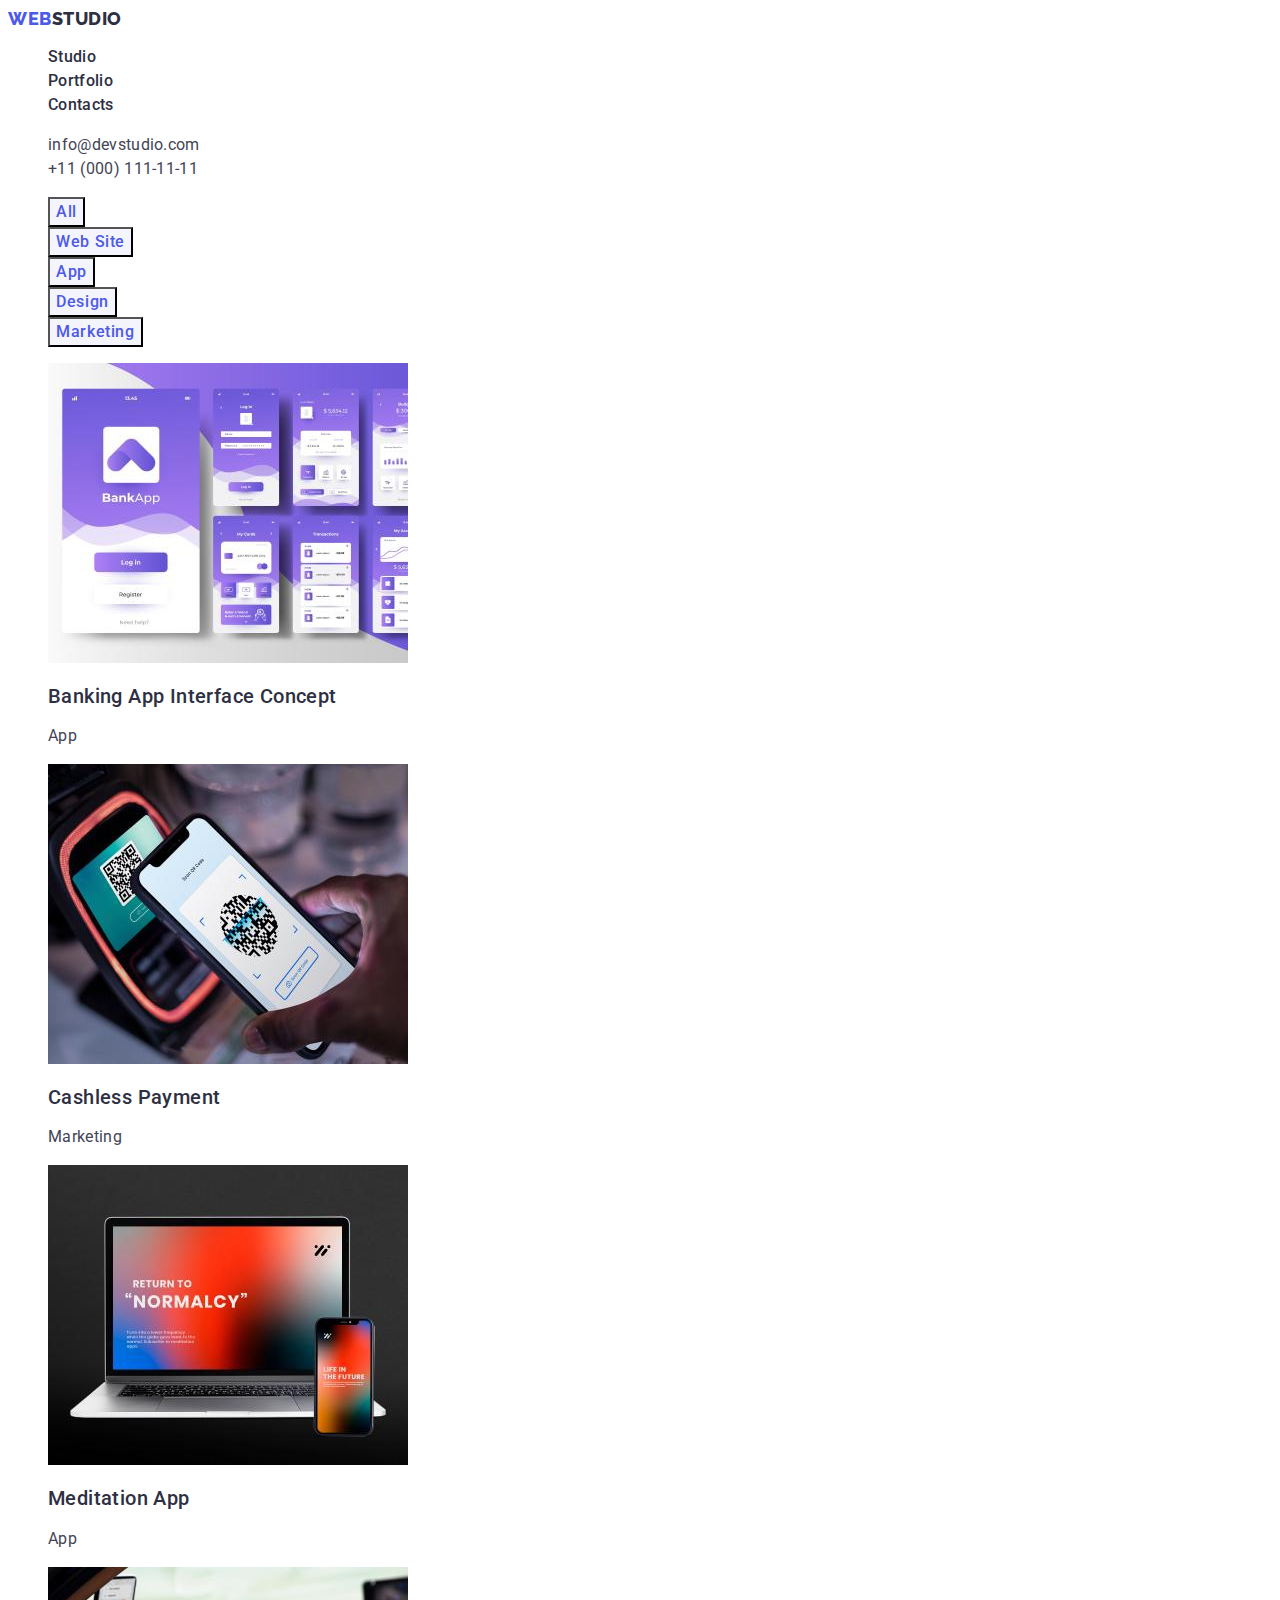
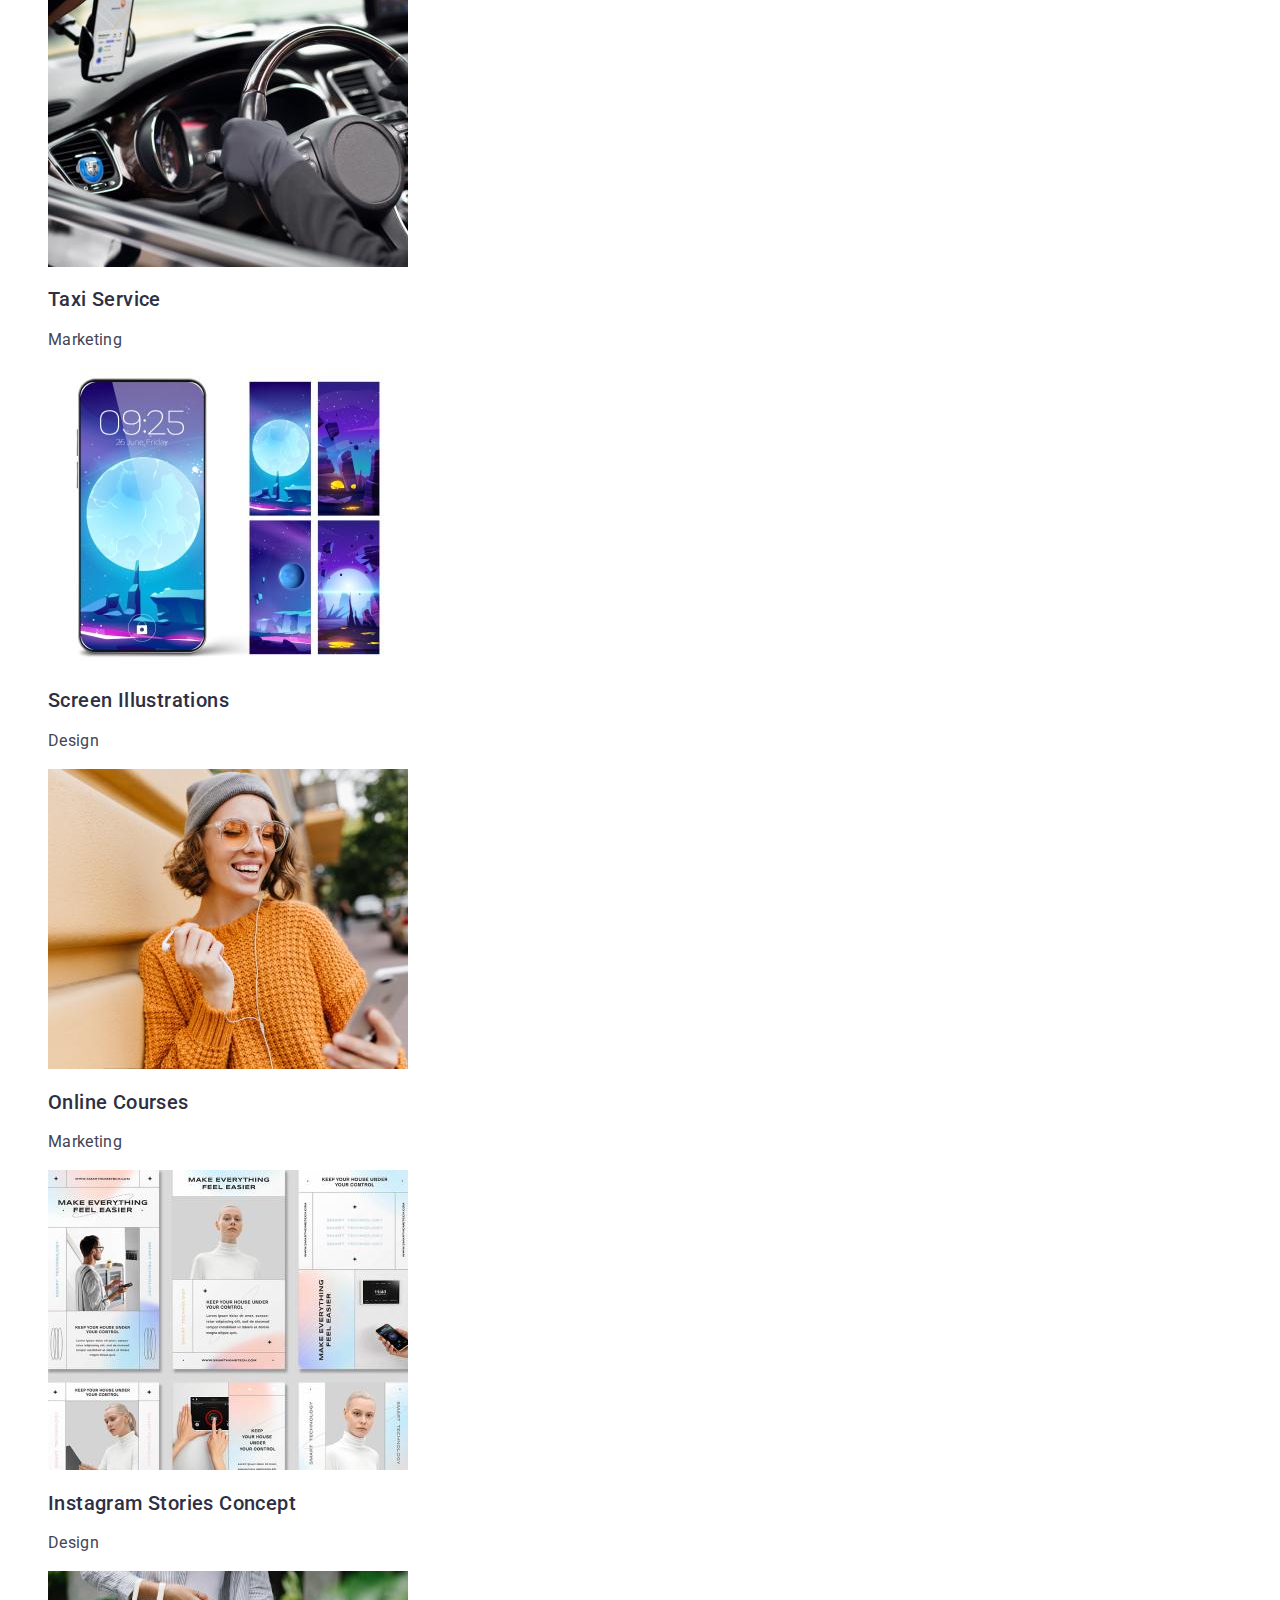
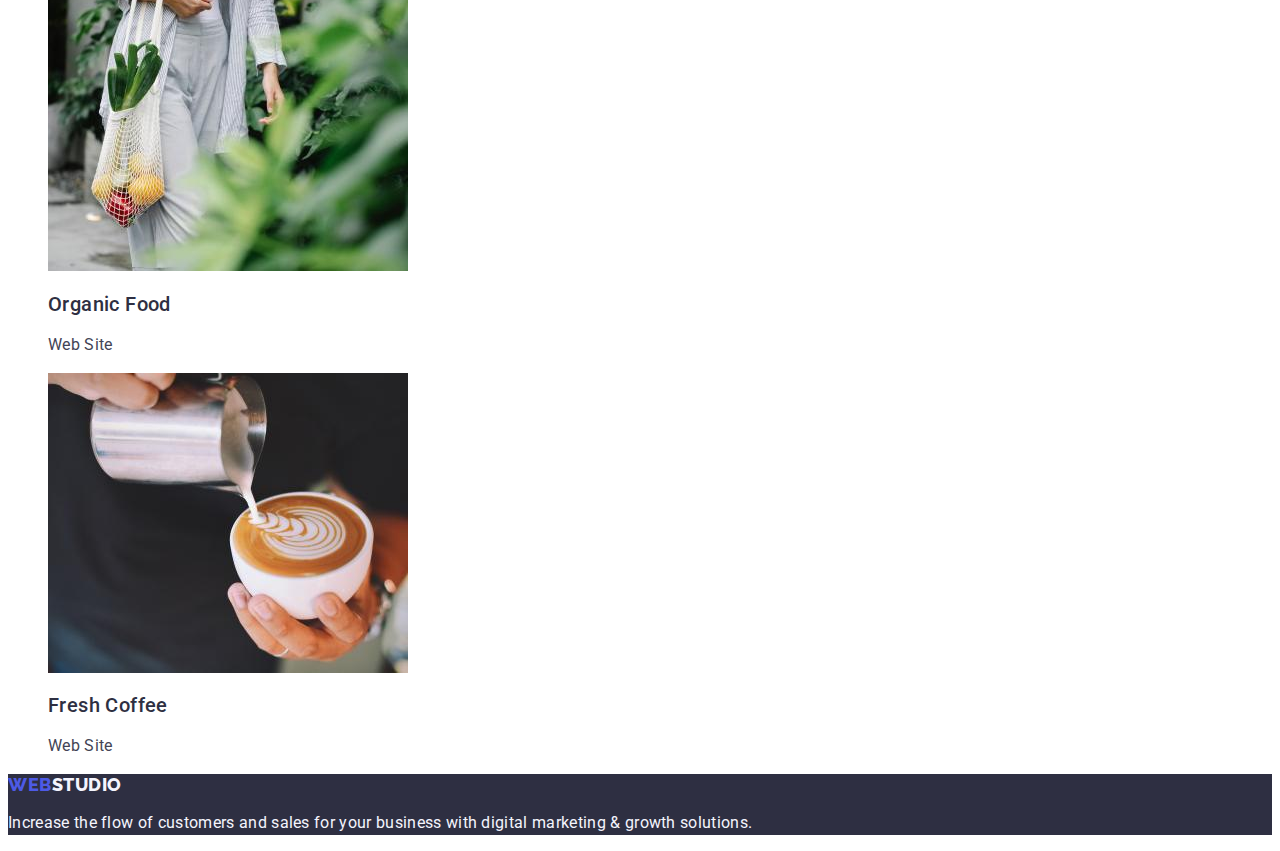
==== portfolio.html @ 3ba1e156 "comit1" ====
<!DOCTYPE html>
<html lang="en">
  <head>
    <meta charset="UTF-8" />
    <meta http-equiv="X-UA-Compatible" content="IE=edge" />
    <meta name="viewport" content="width=device-width, initial-scale=1.0" />
    <link rel="preconnect" href="https://fonts.googleapis.com" />
    <link rel="preconnect" href="https://fonts.gstatic.com" crossorigin />
    <link
      href="https://fonts.googleapis.com/css2?family=Raleway:wght@800&family=Roboto:wght@400;500;700&display=swap"
      rel="stylesheet"
    />
    <title>Document</title>
    <link rel="stylesheet" href="./css/styles.css" />
  </head>
  <body>
    <header class="header">
      <nav class="header-navigation">
        <a href="./index.html" class="header-logo link"
          >Web<span class="header-logo">Studio</span></a
        >
        <ul class="header-menu list">
          <li class="header-menu-item">
            <a class="header-menu-link link" href="./index.html">Studio</a>
          </li>
          <li class="header-menu-item">
            <a class="header-menu-link link" href="./portfolio.html"
              >Portfolio</a
            >
          </li>
          <li class="header-menu-item">
            <a class="header-menu-link link" href="">Contacts</a>
          </li>
        </ul>
      </nav>
      <address class="header-address">
        <ul class="header-address-menu list">
          <li class="header-address-item">
            <a href="mailto:info@devstudio.com" class="header-address-link link"
              >info@devstudio.com</a
            >
          </li>
          <li class="header-address-item">
            <a href="tel:+110001111111" class="header-address-link link"
              >+11 (000) 111-11-11</a
            >
          </li>
        </ul>
      </address>
    </header>

    <main>
      <section class="menu">
        <h1 hidden>Menu</h1>
        <ul class="menu-list list">
          <li class="menu-item">
            <button type="button" class="item-btn list">All</button>
          </li>
          <li class="menu-item">
            <button type="button" class="item-btn list">Web Site</button>
          </li>
          <li class="menu-item">
            <button type="button" class="item-btn list">App</button>
          </li>
          <li class="menu-item">
            <button type="button" class="item-btn list">Design</button>
          </li>
          <li class="menu-item">
            <button type="button" class="item-btn list">Marketing</button>
          </li>
        </ul>
        <ul class="portfilio list">
          <li class="portfolio-item">
            <a href="" class="link">
              <img
                src="./images/port1.jpg"
                alt="Desing for mobile Banking"
                width="360"
              />
              <h2 class="portfolio-title">Banking App Interface Concept</h2>
              <p class="portfolio-text">App</p>
            </a>
          </li>
          <li class="portfolio-item">
            <a href="" class="link">
              <img src="./images/port2.jpg" alt="Mobile Cashless" width="360" />
              <h2 class="portfolio-title">Cashless Payment</h2>
              <p class="portfolio-text">Marketing</p>
            </a>
          </li>
          <li class="portfolio-item">
            <a href="" class="link">
              <img src="./images/port3.jpg" alt="Adaptations App" width="360" />
              <h2 class="portfolio-title">Meditation App</h2>
              <p class="portfolio-text">App</p>
            </a>
          </li>
          <li class="portfolio-item">
            <a href="" class="link">
              <img src="./images/port4.jpg" alt="App for taxi" width="360" />
              <h2 class="portfolio-title">Taxi Service</h2>
              <p class="portfolio-text">Marketing</p>
            </a>
          </li>
          <li class="portfolio-item">
            <a href="" class="link">
              <img src="./images/port5.jpg" alt="Screenshot" width="360" />
              <h2 class="portfolio-title">Screen Illustrations</h2>
              <p class="portfolio-text">Design</p>
            </a>
          </li>
          <li class="portfolio-item">
            <a href="" class="link">
              <img src="./images/port6.jpg" alt="Online learning" width="360" />
              <h2 class="portfolio-title">Online Courses</h2>
              <p class="portfolio-text">Marketing</p>
            </a>
          </li>
          <li class="portfolio-item">
            <a href="" class="link">
              <img
                src="./images/port7.jpg"
                alt="Adaptation for social networks"
                width="360"
              />
              <h2 class="portfolio-title">Instagram Stories Concept</h2>
              <p class="portfolio-text">Design</p>
            </a>
          </li>
          <li class="portfolio-item">
            <a href="" class="link">
              <img src="./images/port8.jpg" alt="Vegetables" width="360" />
              <h2 class="portfolio-title">Organic Food</h2>
              <p class="portfolio-text">Web Site</p>
            </a>
          </li>
          <li class="portfolio-item">
            <a href="" class="link">
              <img src="./images/port9.jpg" alt="Coffe" width="360" />
              <h2 class="portfolio-title">Fresh Coffee</h2>
              <p class="portfolio-text">Web Site</p>
            </a>
          </li>
        </ul>
      </section>
    </main>

    <footer class="footer">
      <a href="./index.html" class="footer-logo-link link"
        >Web<span class="footer-span">Studio</span></a
      >
      <p class="footer-text">
        Increase the flow of customers and sales for your business with digital
        marketing & growth solutions.
      </p>
    </footer>
  </body>
</html>
---- css/styles.css ----
:root {
  --logo-color: #2e2f42;
  --logo-fooetr: #4d5ae5;
  --fooetr-color: #f4f4fd;
  --header-adress-color: #434455;
  --header-menu-link: #404bbf;
  --background-color: #ffffff;
}

body {
  font-family: "Roboto", sans-serif;
  background-color: #ffffff;
  color: #434455;
}
a {
  text-decoration: none;
}
ul {
  list-style: none;
}
.link {
  text-decoration: none;
}
.list {
  list-style: none;
}

/*--header--*/
.header-logo {
  font-family: "Raleway", sans-serif;
  font-style: normal;
  font-weight: 800;
  font-size: 18px;
  line-height: 1.17;
  letter-spacing: 0.03em;
  text-transform: uppercase;
  color: #4d5ae5;
}
.header-logo span {
  color: var(--logo-color);
}
.header-menu-link {
  font-weight: 500;
  font-size: 16px;
  line-height: 1.5;
  letter-spacing: 0.02em;
  color: var(--logo-color);
}
.header-menu-link:hover {
  color: var(--header-menu-link);
}
.header-menu-link:focus {
  color: var(--header-menu-link);
}
.header-address {
  font-style: normal;
}
.header-address-link {
  font-size: 16px;
  line-height: 1.5;
  letter-spacing: 0.02em;
  color: #434455;
}
.header-address-link:hover {
  color: var(--header-menu-link);
}
.header-address-link:focus {
  color: var(--header-menu-link);
}
/*--hero--*/
.hero {
  background-color: #2e2f42;
}
.hero-title {
  font-weight: 700;
  font-size: 56px;
  line-height: 1.07;
  letter-spacing: 0.02em;
  color: #ffffff;
  text-align: center;
}
.hero-btn {
  font-family: "Roboto", sans-serif;
  font-weight: 500;
  font-size: 16px;
  line-height: 1.5;
  letter-spacing: 0.04em;
  color: #ffffff;
  cursor: pointer;
  background-color: #4d5ae5;
}
.hero-btn:hover {
  background-color: var(--header-menu-link);
}
.hero-btn:focus {
  background-color: var(--header-menu-link);
}
/*----About us----*/
.info {
}
.info-list {
}
.info-item {
}
.info-subtitle {
  font-weight: 500;
  font-size: 20px;
  line-height: 1.2;
  letter-spacing: 0.02em;
  color: #2e2f42;
}
.info-item-text {
  font-size: 16px;
  line-height: 1.5;
  letter-spacing: 0.02em;
  color: #434455;
}
/*----Servise----*/
.servise {
}
.srevise-title {
  font-weight: 700;
  font-size: 36px;
  line-height: 1.11;
  letter-spacing: 0.02em;
  color: #2e2f42;
  text-align: center;
  text-transform: capitalize;
}
/*----Team----*/
.team {
  background-color: #f4f4fd;
}
.team-title {
  font-weight: 700;
  font-size: 36px;
  line-height: 1.11;
  letter-spacing: 0.02em;
  color: #2e2f42;
  text-align: center;
  text-transform: capitalize;
}
.team-list-item {
  background-color: #ffffff;
}
.team-name {
  font-weight: 500;
  font-size: 20px;
  line-height: 1.2;
  letter-spacing: 0.02em;
  color: #2e2f42;
}
.team-jobtitle {
  font-size: 16px;
  line-height: 1.5;
  letter-spacing: 0.02em;
  color: #434455;
}

/*----footer----*/
.footer {
  background-color: #2e2f42;
}
.footer-logo-link {
  font-family: "Raleway", sans-serif;
  font-style: normal;
  font-weight: 800;
  font-size: 18px;
  line-height: 1.17;
  letter-spacing: 0.03em;
  text-transform: uppercase;
  color: var(--logo-fooetr);
}
.footer-logo-link span {
  color: #f4f4fd;
}
.footer-text {
  font-size: 16px;
  line-height: 1.5;
  letter-spacing: 0.02em;
  color: #f4f4fd;
}
/*----------SECOND PAGE----------*/
/*--header--*/
.header-logo {
  font-family: "Raleway", sans-serif;
  font-style: normal;
  font-weight: 800;
  font-size: 18px;
  line-height: 1.17;
  letter-spacing: 0.03em;
  text-transform: uppercase;
  color: #4d5ae5;
}
.header-logo span {
  color: var(--logo-color);
}
.header-menu-link {
  font-weight: 500;
  font-size: 16px;
  line-height: 1.5;
  letter-spacing: 0.02em;
  color: #2e2f42;
}
.header-address-link {
  font-style: normal;
  font-size: 16px;
  line-height: 1.5;
  letter-spacing: 0.02em;
  color: var(--header-adress-color);
}

/*----------Menu----------*/
.menu {
}
.menu-item {
}
.item-btn {
  font-family: inherit;
  font-weight: 500;
  font-size: 16px;
  line-height: 1.5;
  letter-spacing: 0.04em;
  color: #4d5ae5;
  cursor: pointer;
  background-color: var(--fooetr-color);
}
.item-btn:hover {
  background: var(--header-menu-link);
  color: #ffffff;
}
.item-btn:focus {
  color: #ffffff;
  background: var(--header-menu-link);
}
.item-btn:active {
  background: var(--header-menu-link);
}
/*----------PORTFOLIO----------*/

.portfolio-item {
}
.portfolio-title {
  font-weight: 500;
  font-size: 20px;
  line-height: 1.2;
  letter-spacing: 0.02em;
  color: #2e2f42;
}
.portfolio-text {
  font-weight: 400;
  font-size: 16px;
  line-height: 1.5;
  letter-spacing: 0.02em;
  color: #434455;
}
/*----footer page2----*/
.footer {
  background-color: #2e2f42;
}
.footer-logo-link {
  font-family: "Raleway", sans-serif;
  font-style: normal;
  font-weight: 800;
  font-size: 18px;
  line-height: 1.17;
  letter-spacing: 0.03em;
  text-transform: uppercase;
  color: var(--logo-fooetr);
}
..footer-logo-link span {
  color: #f4f4fd;
}
.footer-text {
  font-size: 16px;
  line-height: 1.5;
  letter-spacing: 0.02em;
  color: #f4f4fd;
}
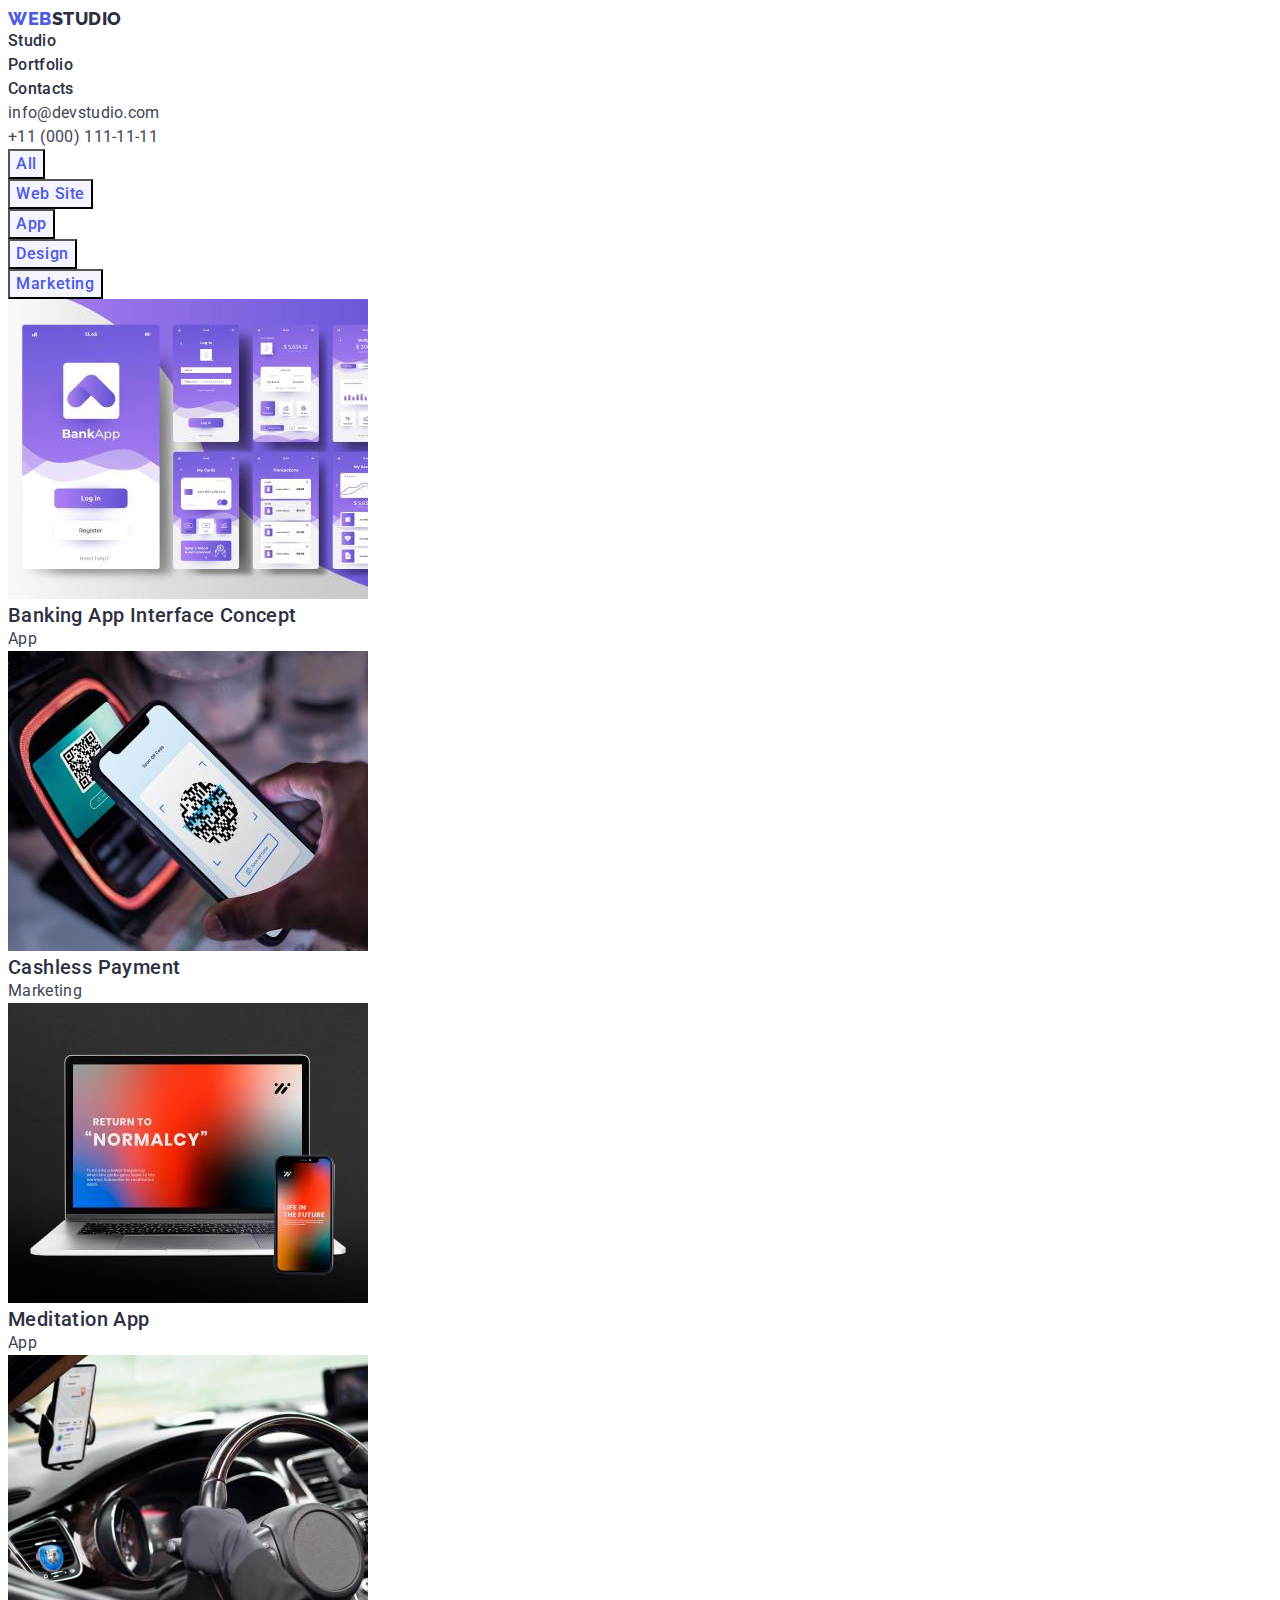
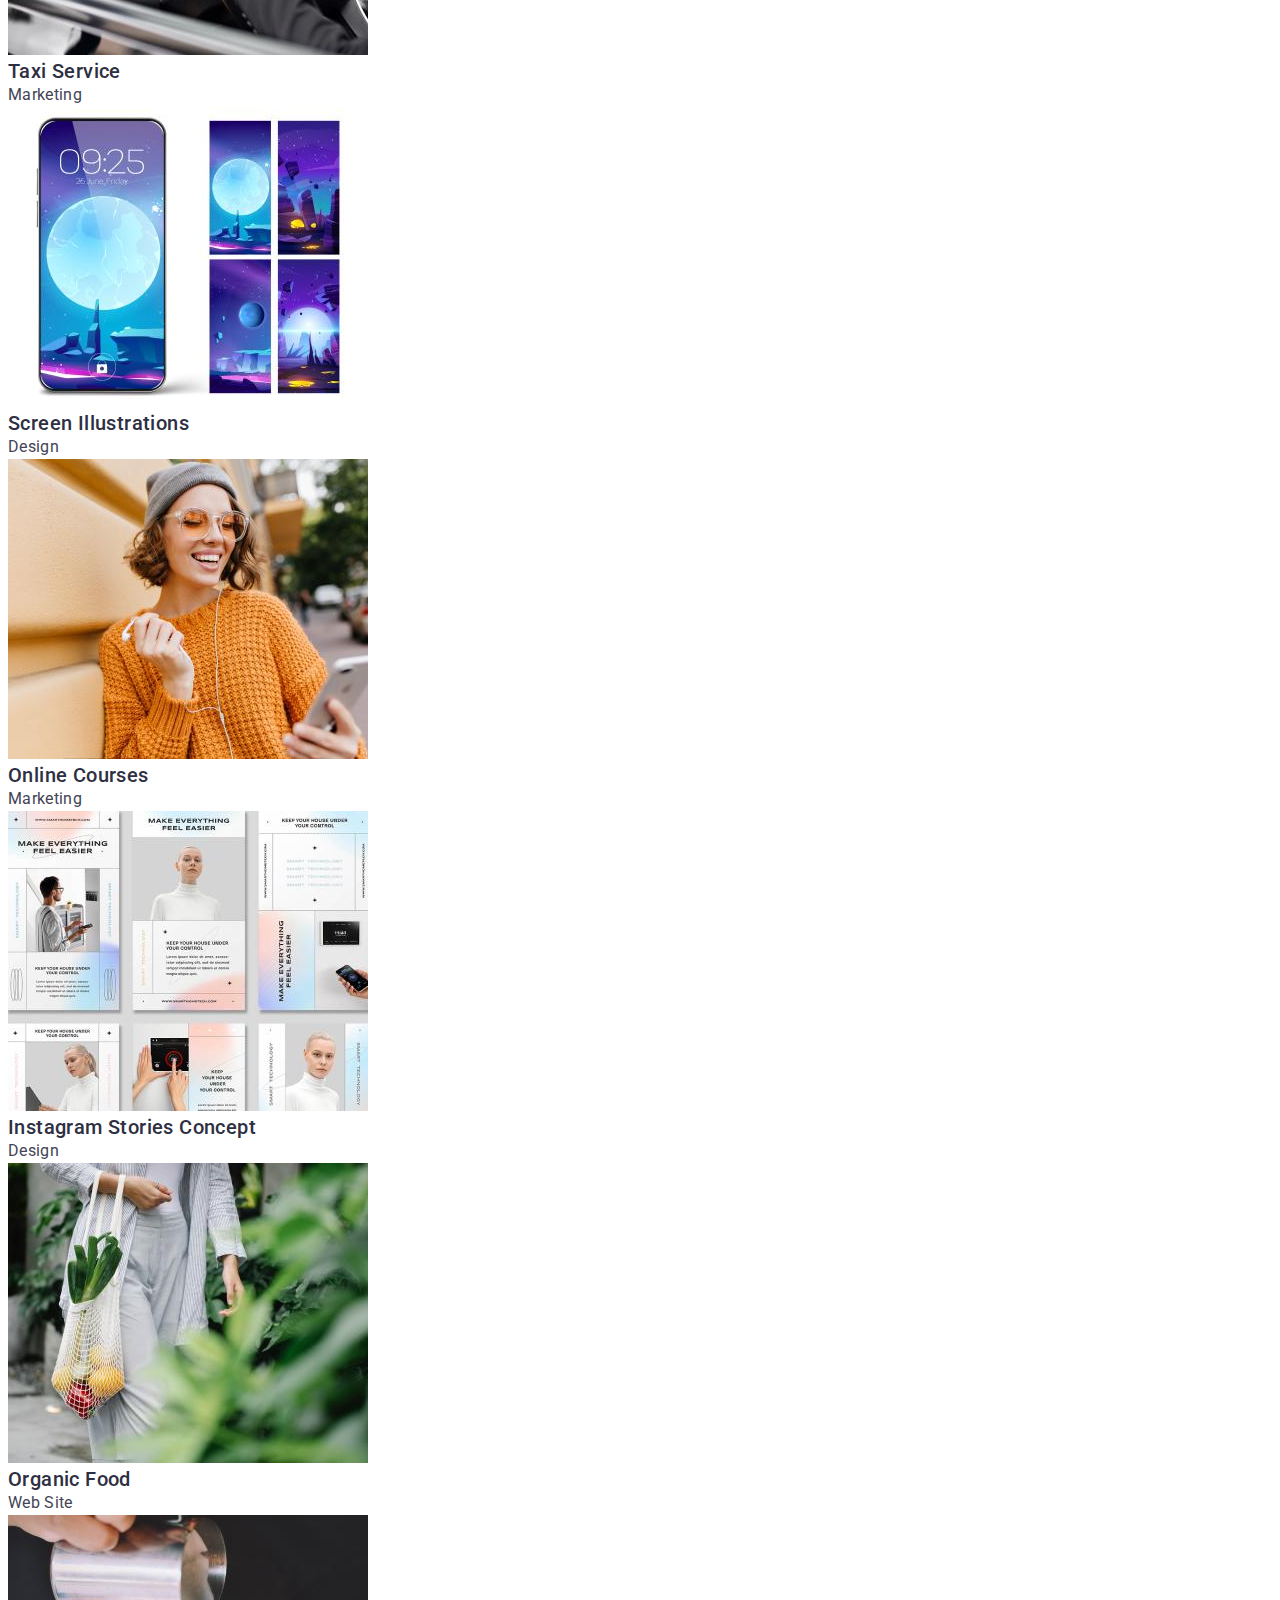
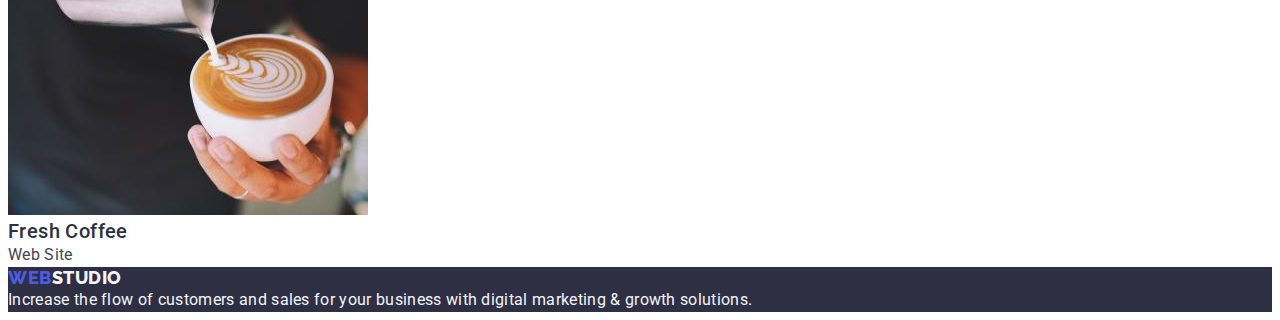
==== commit 1a5010f4: "comit2" ====
--- a/portfolio.html
+++ b/portfolio.html
@@ -11,6 +11,13 @@
       rel="stylesheet"
     />
     <title>Document</title>
+    <link
+      rel="stylesheet"
+      href="https://cdnjs.cloudflare.com/ajax/libs/modern-normalize/2.0.0/modern-normalize.min.css"
+      integrity="sha512-4xo8blKMVCiXpTaLzQSLSw3KFOVPWhm/TRtuPVc4WG6kUgjH6J03IBuG7JZPkcWMxJ5huwaBpOpnwYElP/m6wg=="
+      crossorigin="anonymous"
+      referrerpolicy="no-referrer"
+    />
     <link rel="stylesheet" href="./css/styles.css" />
   </head>
   <body>
--- a/css/styles.css
+++ b/css/styles.css
@@ -15,8 +15,21 @@
 a {
   text-decoration: none;
 }
+p,
+h1,
+h2,
+h3,
+h4,
+h5,
+h6 {
+  margin-top: 0;
+  margin-bottom: 0;
+}
 ul {
   list-style: none;
+  margin-top: 0;
+  margin-bottom: 0;
+  padding-left: 0;
 }
 .link {
   text-decoration: none;
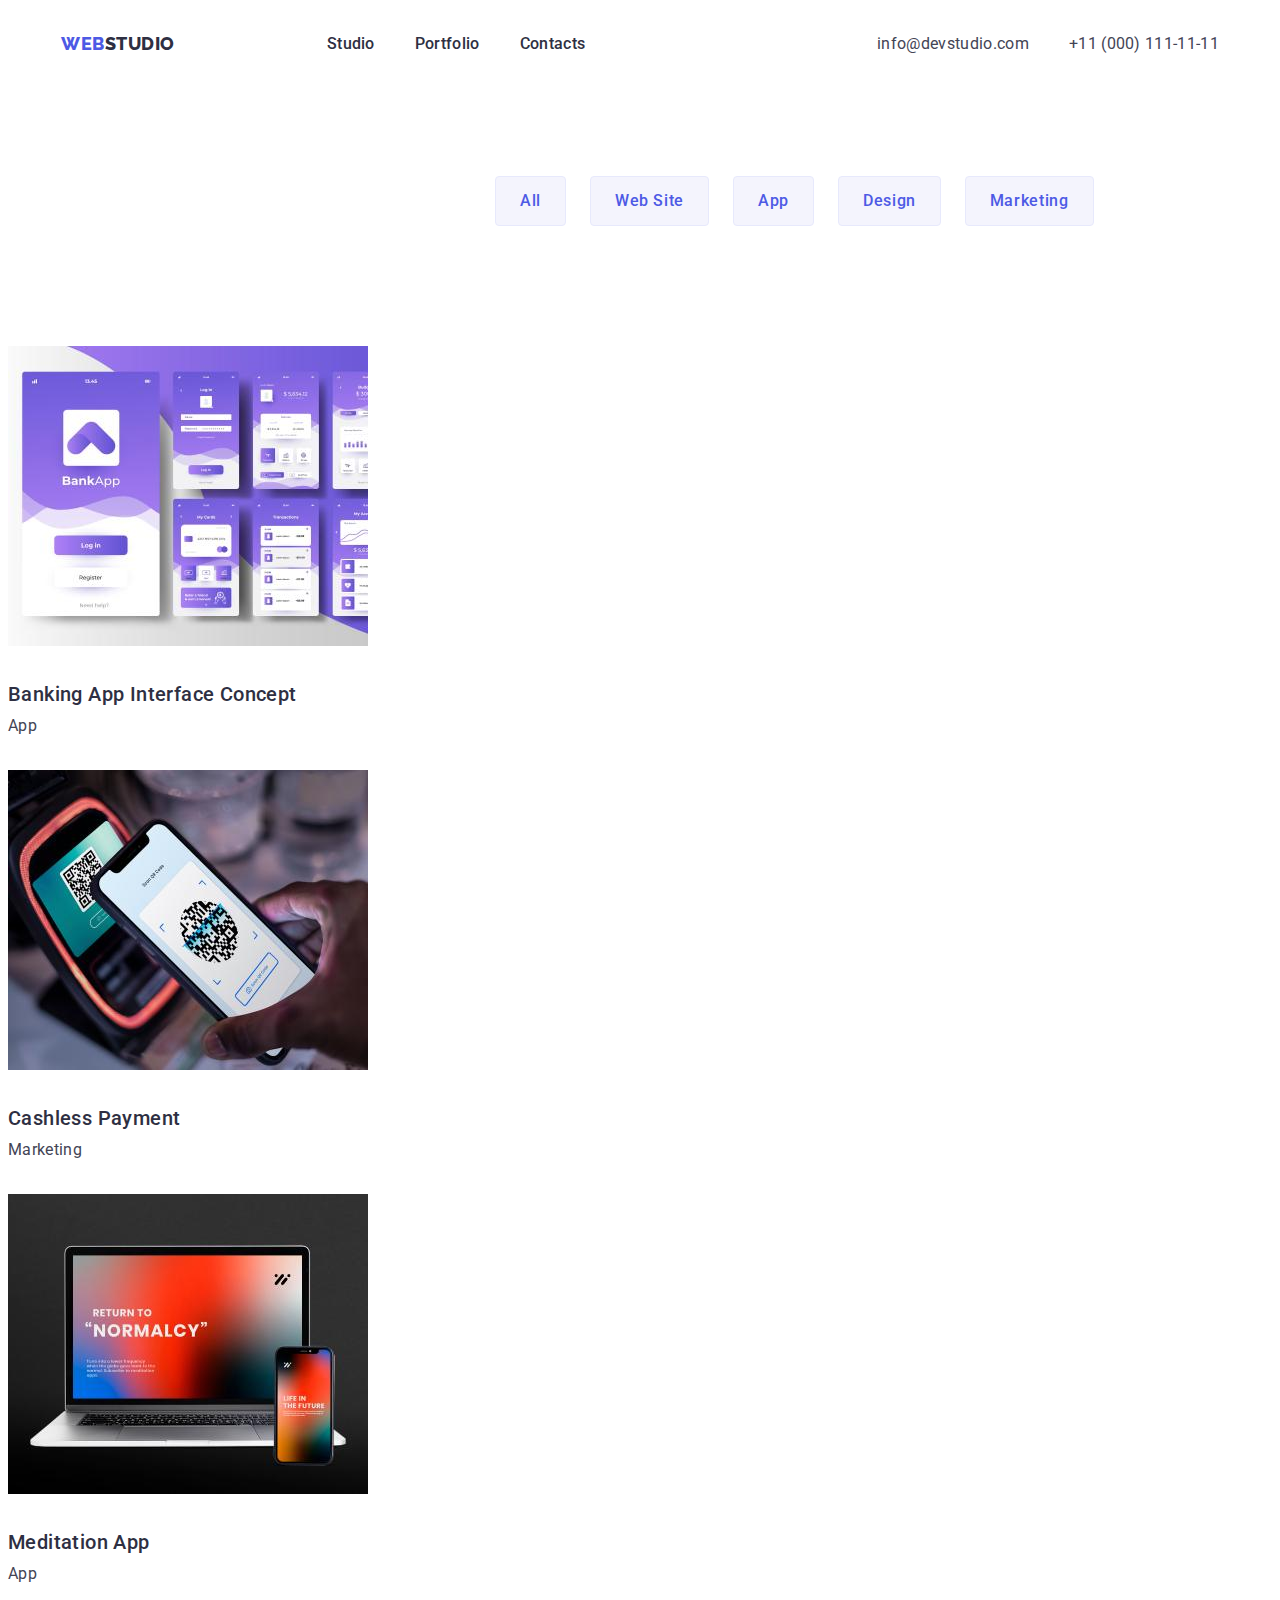
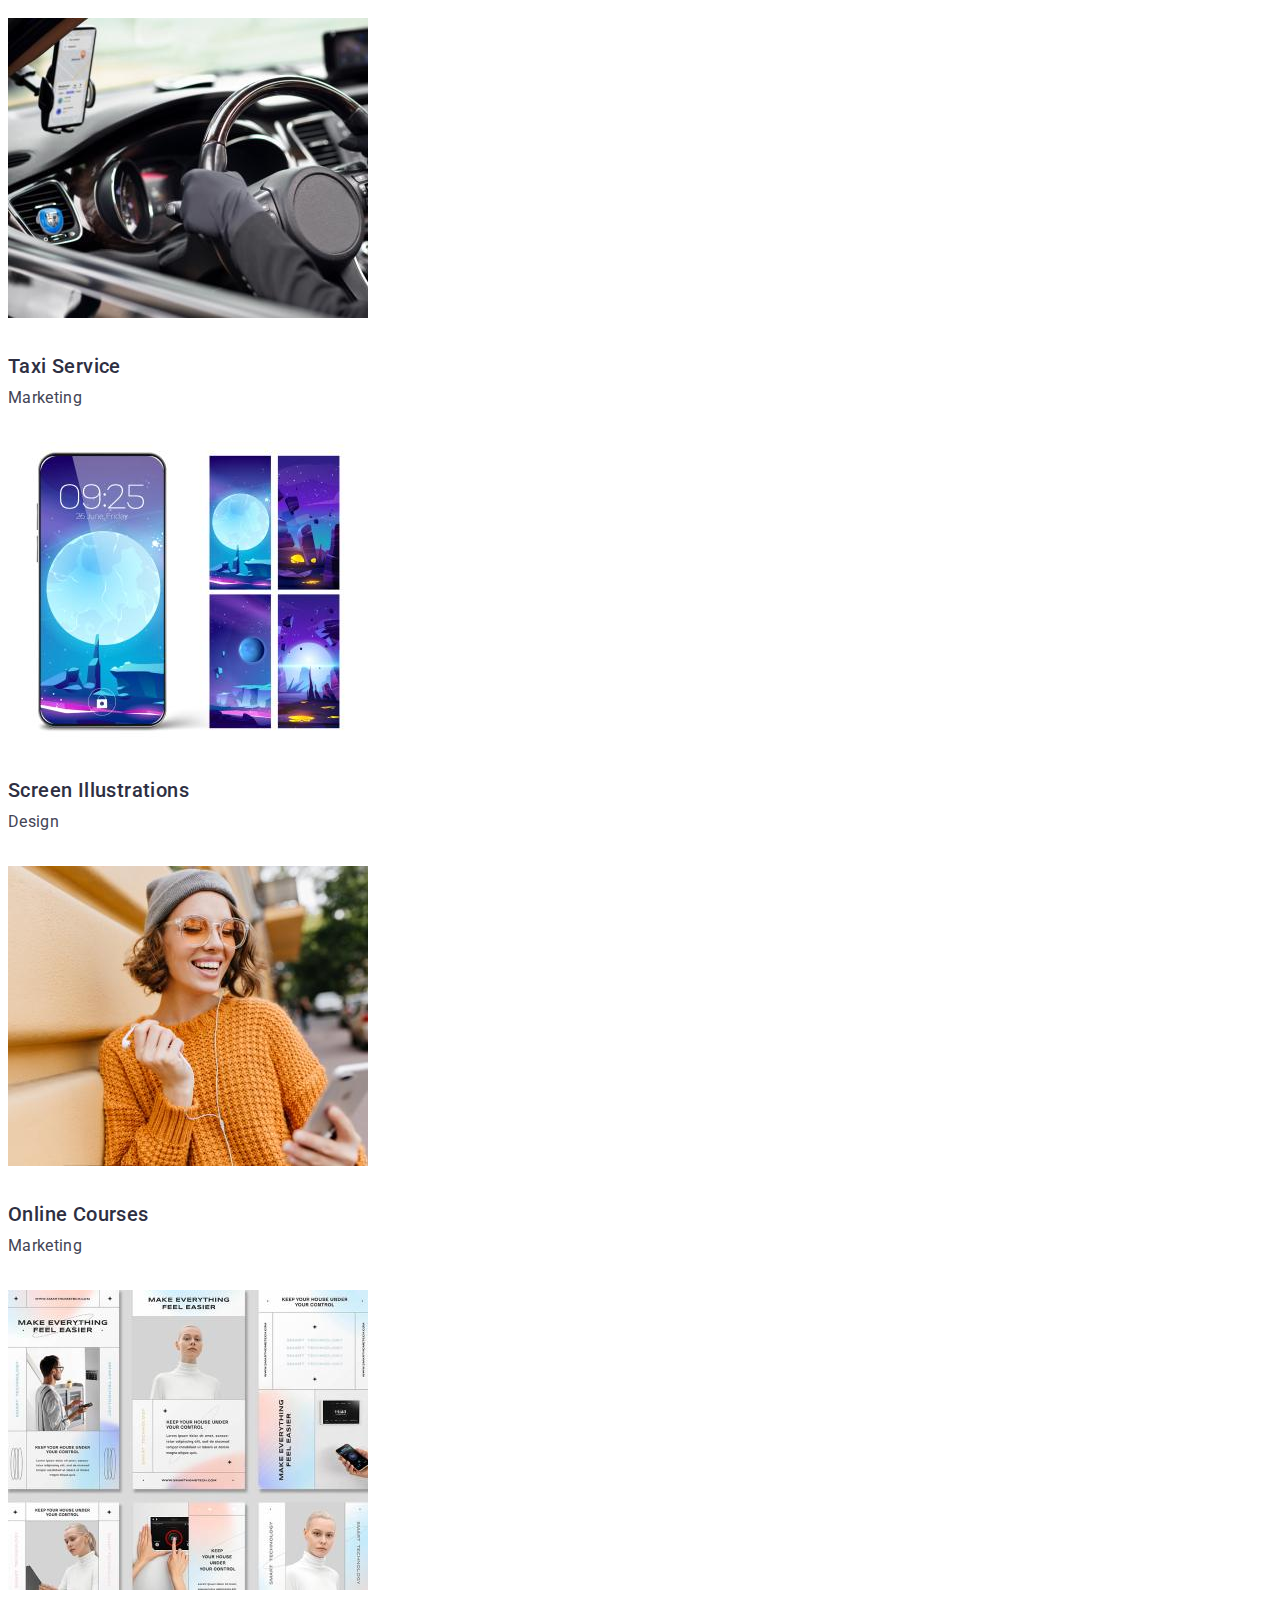
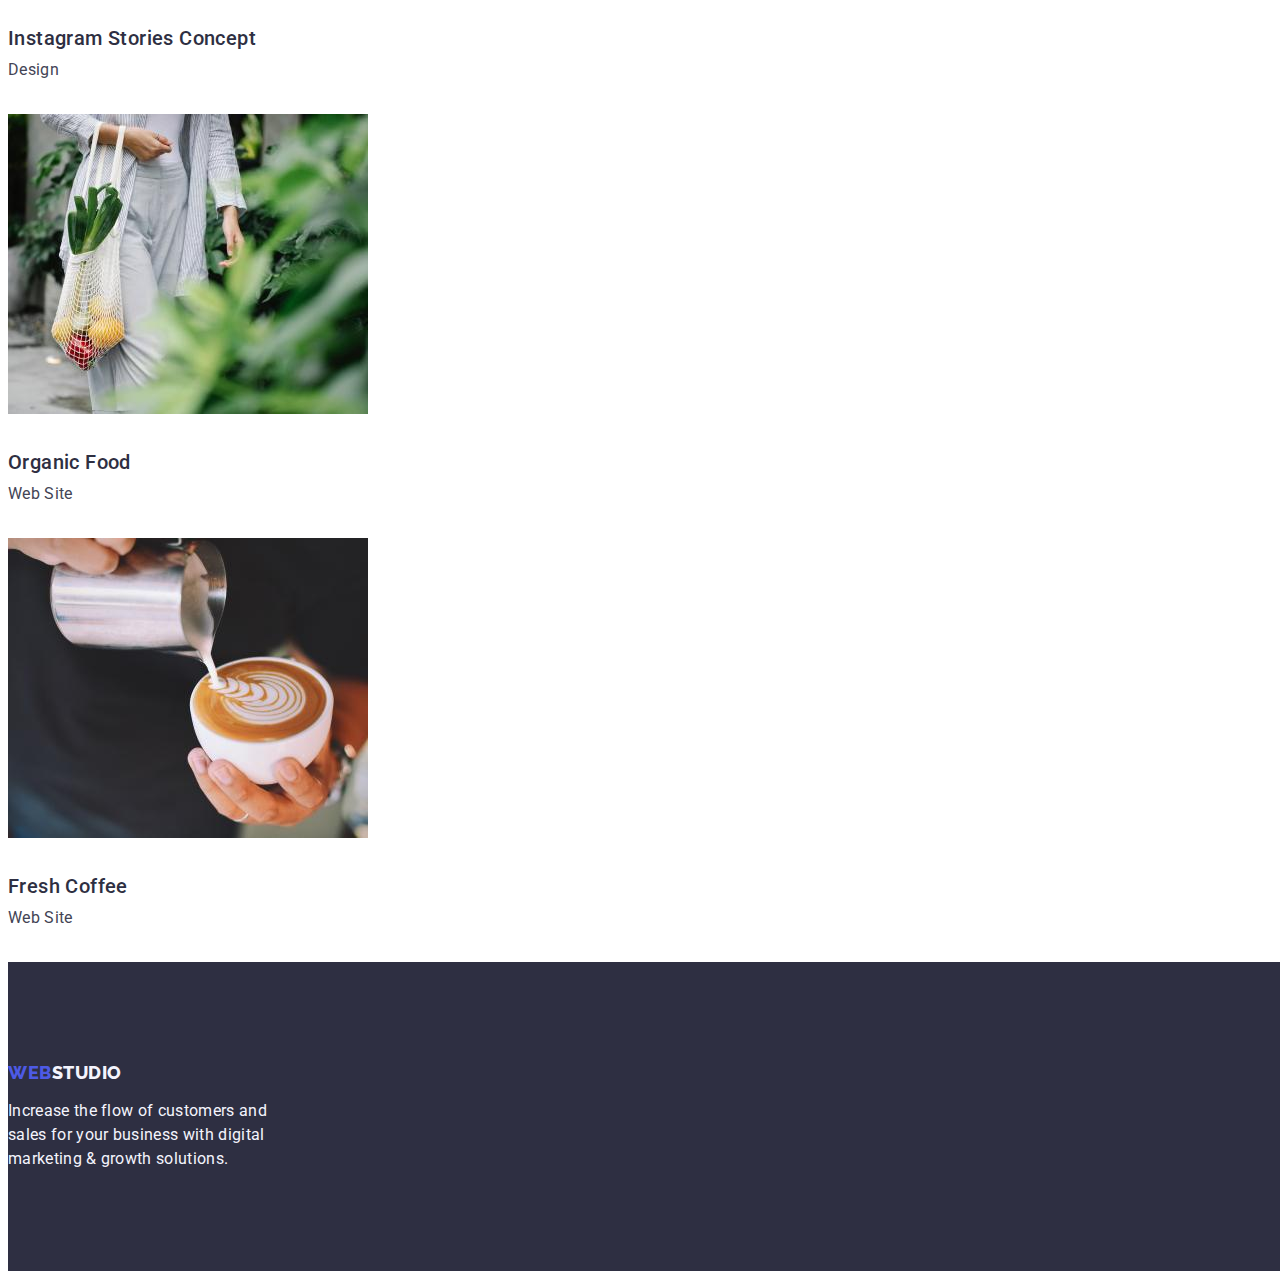
==== commit ad803887: "comit6" ====
--- a/portfolio.html
+++ b/portfolio.html
@@ -22,42 +22,48 @@
   </head>
   <body>
     <header class="header">
-      <nav class="header-navigation">
-        <a href="./index.html" class="header-logo link"
-          >Web<span class="header-logo">Studio</span></a
-        >
-        <ul class="header-menu list">
-          <li class="header-menu-item">
-            <a class="header-menu-link link" href="./index.html">Studio</a>
-          </li>
-          <li class="header-menu-item">
-            <a class="header-menu-link link" href="./portfolio.html"
-              >Portfolio</a
-            >
-          </li>
-          <li class="header-menu-item">
-            <a class="header-menu-link link" href="">Contacts</a>
-          </li>
-        </ul>
-      </nav>
-      <address class="header-address">
-        <ul class="header-address-menu list">
-          <li class="header-address-item">
-            <a href="mailto:info@devstudio.com" class="header-address-link link"
-              >info@devstudio.com</a
-            >
-          </li>
-          <li class="header-address-item">
-            <a href="tel:+110001111111" class="header-address-link link"
-              >+11 (000) 111-11-11</a
-            >
-          </li>
-        </ul>
-      </address>
+      <div class="container header-container">
+        <nav class="header-navigation">
+          <a href="./index.html" class="header-logo link"
+            >Web<span class="header-logo">Studio</span></a
+          >
+          <ul class="header-menu list">
+            <li class="header-menu-item">
+              <a class="header-menu-link link" href="./index.html">Studio</a>
+            </li>
+            <li class="header-menu-item">
+              <a class="header-menu-link link" href="./portfolio.html"
+                >Portfolio</a
+              >
+            </li>
+            <li class="header-menu-item">
+              <a class="header-menu-link link" href="">Contacts</a>
+            </li>
+          </ul>
+        </nav>
+        <address class="header-address">
+          <ul class="header-address-menu list">
+            <li class="header-address-item">
+              <a
+                href="mailto:info@devstudio.com"
+                class="header-address-link link"
+                >info@devstudio.com</a
+              >
+            </li>
+            <li class="header-address-item">
+              <a href="tel:+110001111111" class="header-address-link link"
+                >+11 (000) 111-11-11</a
+              >
+            </li>
+          </ul>
+        </address>
+      </div>
     </header>
 
     <main>
       <section class="menu">
+        <div class="container sec-container">
+          <div class=" menu-container"></div>
         <h1 hidden>Menu</h1>
         <ul class="menu-list list">
           <li class="menu-item">
@@ -76,6 +82,7 @@
             <button type="button" class="item-btn list">Marketing</button>
           </li>
         </ul>
+        </div>
         <ul class="portfilio list">
           <li class="portfolio-item">
             <a href="" class="link">
@@ -84,43 +91,55 @@
                 alt="Desing for mobile Banking"
                 width="360"
               />
+              <div class="title-potfolio">
               <h2 class="portfolio-title">Banking App Interface Concept</h2>
               <p class="portfolio-text">App</p>
+              </div>
             </a>
           </li>
           <li class="portfolio-item">
             <a href="" class="link">
               <img src="./images/port2.jpg" alt="Mobile Cashless" width="360" />
+              <div class="title-potfolio">
               <h2 class="portfolio-title">Cashless Payment</h2>
               <p class="portfolio-text">Marketing</p>
+              </div>
             </a>
           </li>
           <li class="portfolio-item">
             <a href="" class="link">
               <img src="./images/port3.jpg" alt="Adaptations App" width="360" />
+              <div class="title-potfolio">
               <h2 class="portfolio-title">Meditation App</h2>
               <p class="portfolio-text">App</p>
+              </div>
             </a>
           </li>
           <li class="portfolio-item">
             <a href="" class="link">
               <img src="./images/port4.jpg" alt="App for taxi" width="360" />
+              <div class="title-potfolio">
               <h2 class="portfolio-title">Taxi Service</h2>
               <p class="portfolio-text">Marketing</p>
+              </div>
             </a>
           </li>
           <li class="portfolio-item">
             <a href="" class="link">
               <img src="./images/port5.jpg" alt="Screenshot" width="360" />
+              <div class="title-potfolio">
               <h2 class="portfolio-title">Screen Illustrations</h2>
               <p class="portfolio-text">Design</p>
+              </div>
             </a>
           </li>
           <li class="portfolio-item">
             <a href="" class="link">
               <img src="./images/port6.jpg" alt="Online learning" width="360" />
+              <div class="title-potfolio">
               <h2 class="portfolio-title">Online Courses</h2>
               <p class="portfolio-text">Marketing</p>
+              </div>
             </a>
           </li>
           <li class="portfolio-item">
@@ -130,36 +149,45 @@
                 alt="Adaptation for social networks"
                 width="360"
               />
+              <div class="title-potfolio">
               <h2 class="portfolio-title">Instagram Stories Concept</h2>
               <p class="portfolio-text">Design</p>
+              </div>
             </a>
           </li>
           <li class="portfolio-item">
             <a href="" class="link">
               <img src="./images/port8.jpg" alt="Vegetables" width="360" />
+               <div class="title-potfolio">
               <h2 class="portfolio-title">Organic Food</h2>
               <p class="portfolio-text">Web Site</p>
+              </div>
             </a>
           </li>
           <li class="portfolio-item">
             <a href="" class="link">
               <img src="./images/port9.jpg" alt="Coffe" width="360" />
+              <div class="title-potfolio">
               <h2 class="portfolio-title">Fresh Coffee</h2>
               <p class="portfolio-text">Web Site</p>
+              </div>
             </a>
           </li>
         </ul>
+        </div>
       </section>
     </main>
 
     <footer class="footer">
-      <a href="./index.html" class="footer-logo-link link"
-        >Web<span class="footer-span">Studio</span></a
-      >
-      <p class="footer-text">
-        Increase the flow of customers and sales for your business with digital
-        marketing & growth solutions.
-      </p>
+      <div calass="container">
+        <a href="./index.html" class="footer-logo-link link"
+          >Web<span class="footer-span">Studio</span></a
+        >
+        <p class="footer-text">
+          Increase the flow of customers and sales for your business with
+          digital marketing & growth solutions.
+        </p>
+      </div>
     </footer>
   </body>
 </html>
--- a/css/styles.css
+++ b/css/styles.css
@@ -38,6 +38,26 @@
   list-style: none;
 }
 
+.header {
+  padding-top: 24px;
+  padding-bottom: 24px;
+}
+.header-container {
+  display: flex;
+  align-items: center;
+}
+.container {
+  width: 1158px;
+  padding-left: 15px;
+  padding-right: 15px;
+  margin: 0 auto;
+}
+
+.header-navigation {
+  display: flex;
+  align-items: center;
+}
+
 /*--header--*/
 .header-logo {
   font-family: "Raleway", sans-serif;
@@ -48,10 +68,17 @@
   letter-spacing: 0.03em;
   text-transform: uppercase;
   color: #4d5ae5;
+  margin-right: 76px;
 }
 .header-logo span {
   color: var(--logo-color);
 }
+.header-menu {
+  display: flex;
+  gap: 40px;
+}
+.header-menu-item {
+}
 .header-menu-link {
   font-weight: 500;
   font-size: 16px;
@@ -59,6 +86,7 @@
   letter-spacing: 0.02em;
   color: var(--logo-color);
 }
+
 .header-menu-link:hover {
   color: var(--header-menu-link);
 }
@@ -67,6 +95,14 @@
 }
 .header-address {
   font-style: normal;
+  margin-left: auto;
+}
+.header-address-menu {
+  display: flex;
+  align-items: center;
+  gap: 40px;
+}
+.header-address-item {
 }
 .header-address-link {
   font-size: 16px;
@@ -74,6 +110,7 @@
   letter-spacing: 0.02em;
   color: #434455;
 }
+
 .header-address-link:hover {
   color: var(--header-menu-link);
 }
@@ -83,6 +120,14 @@
 /*--hero--*/
 .hero {
   background-color: #2e2f42;
+  width: 1440px;
+  margin-left: auto;
+  margin-right: auto;
+}
+.hero-container {
+  background-color: #2e2f42;
+  padding-top: 188px;
+  padding-bottom: 292px;
 }
 .hero-title {
   font-weight: 700;
@@ -90,7 +135,15 @@
   line-height: 1.07;
   letter-spacing: 0.02em;
   color: #ffffff;
+  margin-bottom: 48px;
+  display: block;
+  width: 496px;
+  height: 120px;
+  margin-left: auto;
+  margin-right: auto;
   text-align: center;
+}
+.info-item-text {
 }
 .hero-btn {
   font-family: "Roboto", sans-serif;
@@ -101,6 +154,13 @@
   color: #ffffff;
   cursor: pointer;
   background-color: #4d5ae5;
+  border-radius: 4px;
+  display: block;
+  width: 169px;
+  height: 56px;
+  text-align: center;
+  margin-right: auto;
+  margin-left: auto;
 }
 .hero-btn:hover {
   background-color: var(--header-menu-link);
@@ -110,10 +170,19 @@
 }
 /*----About us----*/
 .info {
-}
+  width: 1128px;
+  margin-left: auto;
+  margin-right: auto;
+  padding-top: 120px;
+  padding-bottom: 120px;
+}
+
 .info-list {
+  display: flex;
+  gap: 24px;
 }
 .info-item {
+  width: calc((100% - 72px) / 4);
 }
 .info-subtitle {
   font-weight: 500;
@@ -121,15 +190,23 @@
   line-height: 1.2;
   letter-spacing: 0.02em;
   color: #2e2f42;
+  margin-bottom: 8px;
 }
 .info-item-text {
   font-size: 16px;
   line-height: 1.5;
   letter-spacing: 0.02em;
   color: #434455;
+  display: block;
+  margin-left: auto;
+  margin-right: auto;
 }
 /*----Servise----*/
 .servise {
+  width: 1128px;
+  margin-left: auto;
+  margin-right: auto;
+  padding-bottom: 120px;
 }
 .srevise-title {
   font-weight: 700;
@@ -139,10 +216,29 @@
   color: #2e2f42;
   text-align: center;
   text-transform: capitalize;
-}
+  margin-left: auto;
+  margin-right: auto;
+  margin-bottom: 72px;
+}
+.list {
+}
+.list-sevise {
+  display: flex;
+  gap: 24px;
+  margin-left: auto;
+  margin-right: auto;
+}
+
 /*----Team----*/
 .team {
   background-color: #f4f4fd;
+  width: 1440px;
+  margin-left: auto;
+  margin-right: auto;
+}
+.team-container {
+  display: flex;
+  align-items: center;
 }
 .team-title {
   font-weight: 700;
@@ -152,9 +248,29 @@
   color: #2e2f42;
   text-align: center;
   text-transform: capitalize;
+  padding-top: 120px;
+  padding-bottom: 72px;
+  margin-left: auto;
+  margin-right: auto;
+}
+.team-list {
+  display: flex;
+  padding-right: 156px;
+  padding-left: 156px;
+  width: calc((100 % -72px) / 4);
+  gap: 24px;
+  margin-right: auto;
+  margin-left: auto;
 }
 .team-list-item {
   background-color: #ffffff;
+  margin-bottom: 120px;
+  margin-right: auto;
+  margin-left: auto;
+}
+.name-container {
+  padding: 32px 16px 32px 16px;
+  text-align: center;
 }
 .team-name {
   font-weight: 500;
@@ -162,6 +278,7 @@
   line-height: 1.2;
   letter-spacing: 0.02em;
   color: #2e2f42;
+  margin-bottom: 8px;
 }
 .team-jobtitle {
   font-size: 16px;
@@ -173,6 +290,11 @@
 /*----footer----*/
 .footer {
   background-color: #2e2f42;
+  width: 1440px;
+  margin-left: auto;
+  margin-right: auto;
+  padding-top: 100px;
+  padding-bottom: 100px;
 }
 .footer-logo-link {
   font-family: "Raleway", sans-serif;
@@ -192,6 +314,8 @@
   line-height: 1.5;
   letter-spacing: 0.02em;
   color: #f4f4fd;
+  padding-top: 16px;
+  max-width: 264px;
 }
 /*----------SECOND PAGE----------*/
 /*--header--*/
@@ -226,7 +350,21 @@
 /*----------Menu----------*/
 .menu {
 }
+.sec-container {
+  width: 1440px;
+  padding-top: 96px;
+  padding-bottom: 120px;
+}
+.menu-container {
+}
+.menu-list {
+  display: flex;
+  gap: 24px;
+  align-items: center;
+  padding-left: 472px;
+}
 .menu-item {
+  width: calc((100% -96px) / 5);
 }
 .item-btn {
   font-family: inherit;
@@ -237,7 +375,12 @@
   color: #4d5ae5;
   cursor: pointer;
   background-color: var(--fooetr-color);
-}
+  display: block;
+  padding: 12px 24px 12px 24px;
+  border-radius: 4px;
+  border: 1px solid #e7e9fc;
+}
+
 .item-btn:hover {
   background: var(--header-menu-link);
   color: #ffffff;
@@ -259,6 +402,7 @@
   line-height: 1.2;
   letter-spacing: 0.02em;
   color: #2e2f42;
+  margin-top: 32px;
 }
 .portfolio-text {
   font-weight: 400;
@@ -266,10 +410,19 @@
   line-height: 1.5;
   letter-spacing: 0.02em;
   color: #434455;
+  margin-top: 8px;
+  margin-bottom: 32px;
+}
+.title-potfolio {
 }
 /*----footer page2----*/
 .footer {
   background-color: #2e2f42;
+  width: 1440px;
+  margin-left: auto;
+  margin-right: auto;
+  padding-top: 100px;
+  padding-bottom: 100px;
 }
 .footer-logo-link {
   font-family: "Raleway", sans-serif;
@@ -281,7 +434,7 @@
   text-transform: uppercase;
   color: var(--logo-fooetr);
 }
-..footer-logo-link span {
+.footer-logo-link span {
   color: #f4f4fd;
 }
 .footer-text {
@@ -289,4 +442,6 @@
   line-height: 1.5;
   letter-spacing: 0.02em;
   color: #f4f4fd;
-}
+  padding-top: 16px;
+  max-width: 264px;
+}
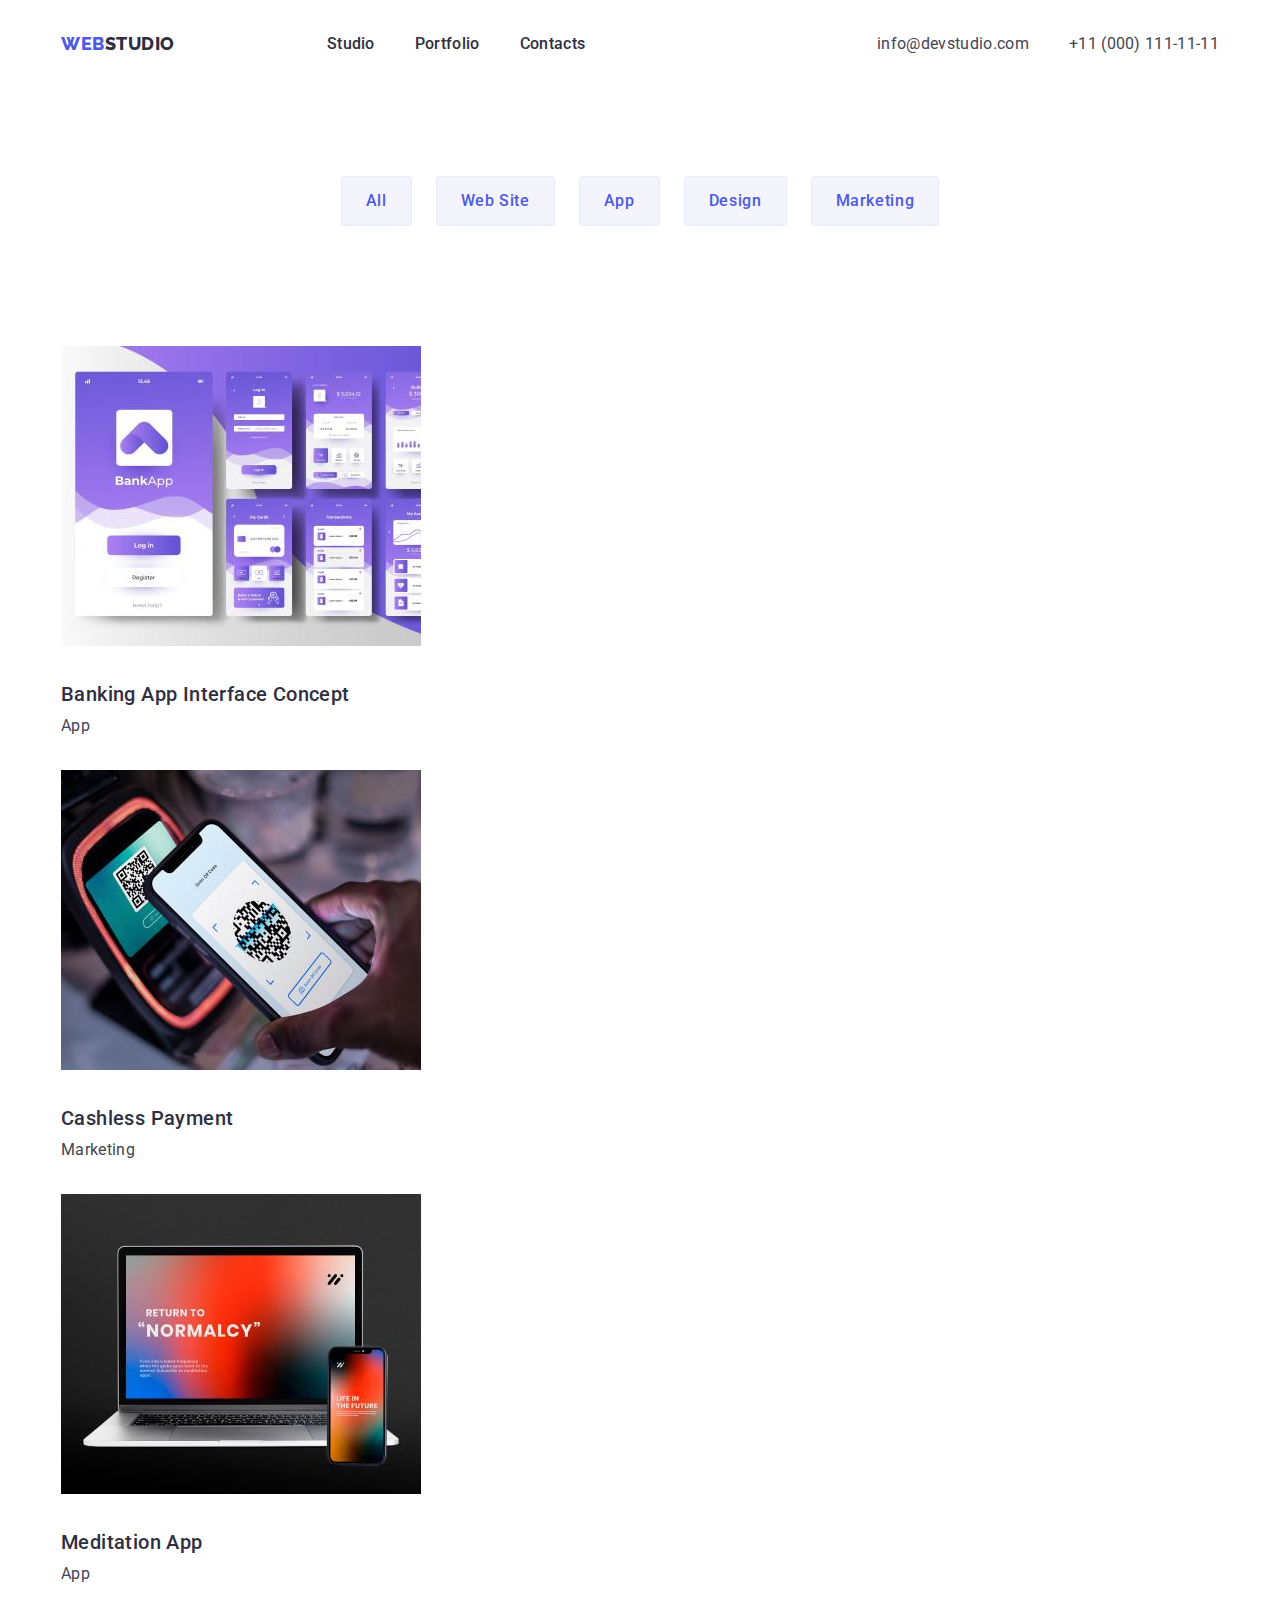
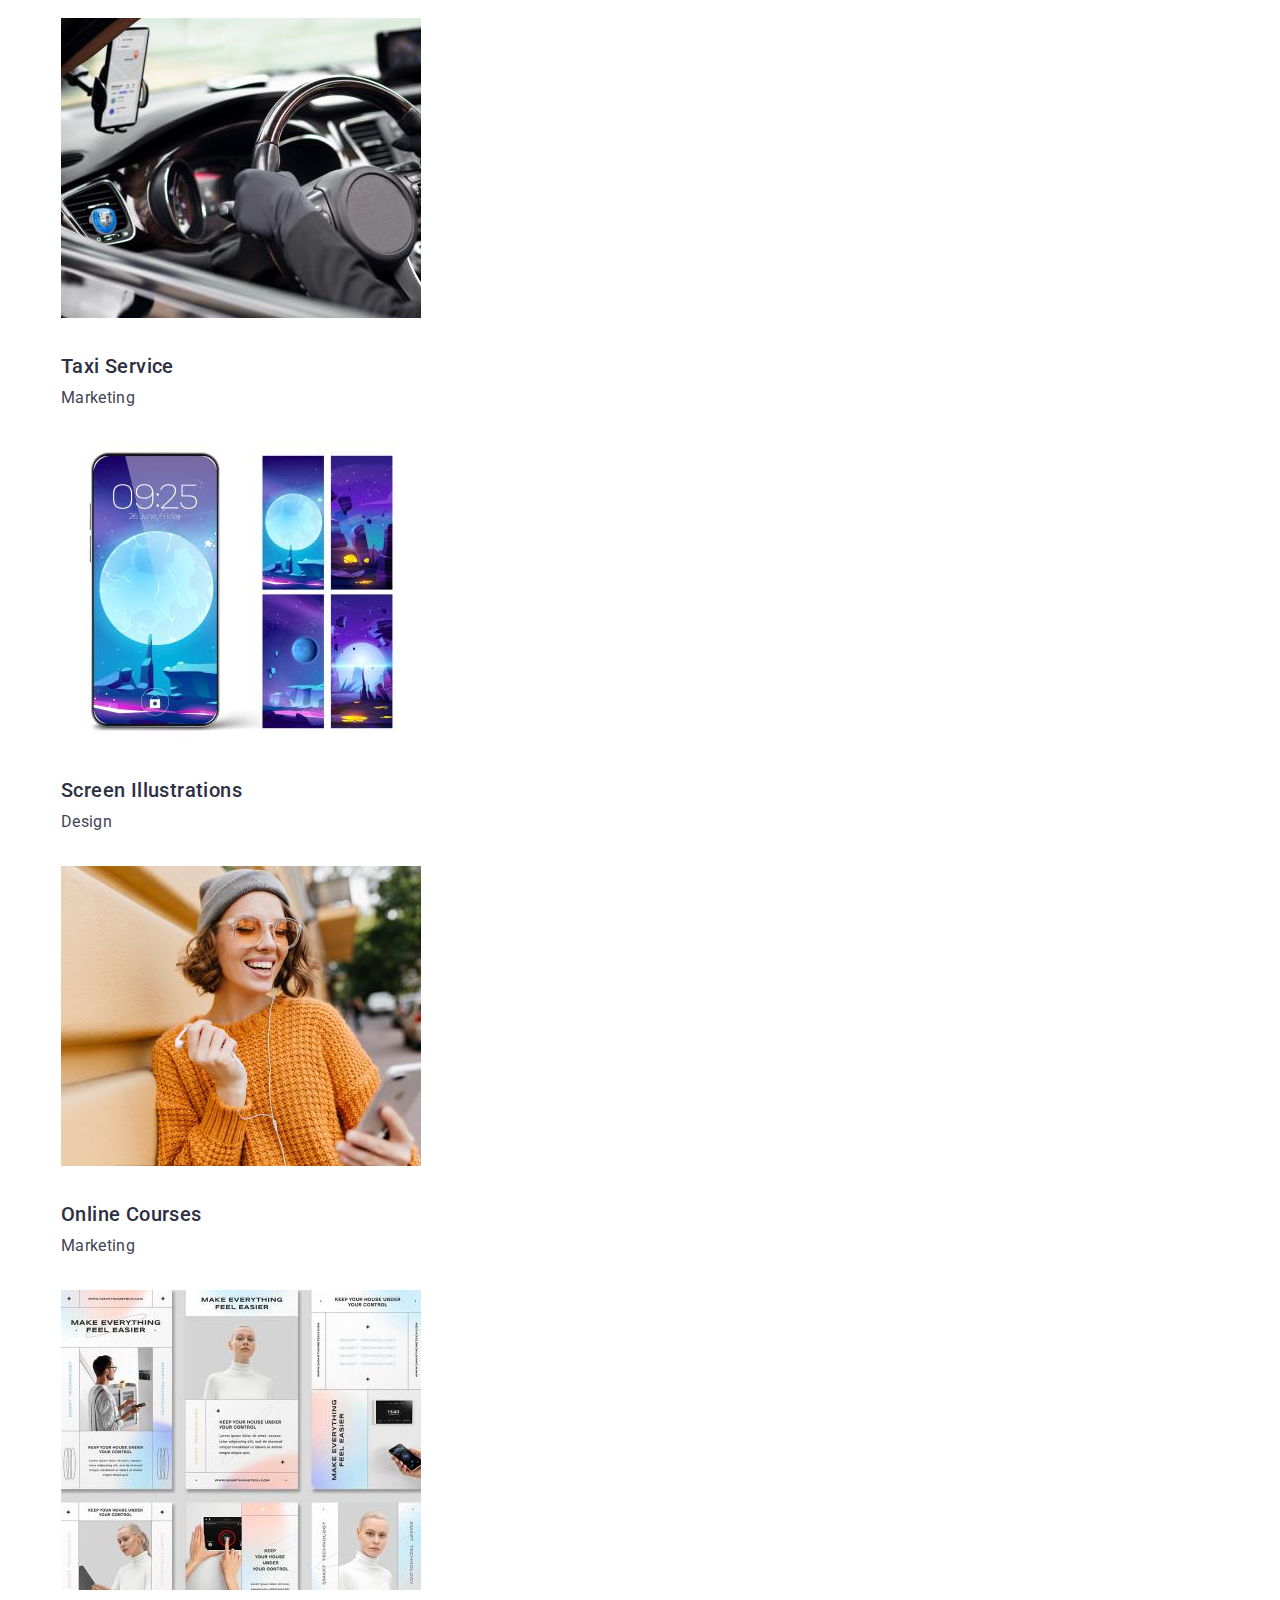
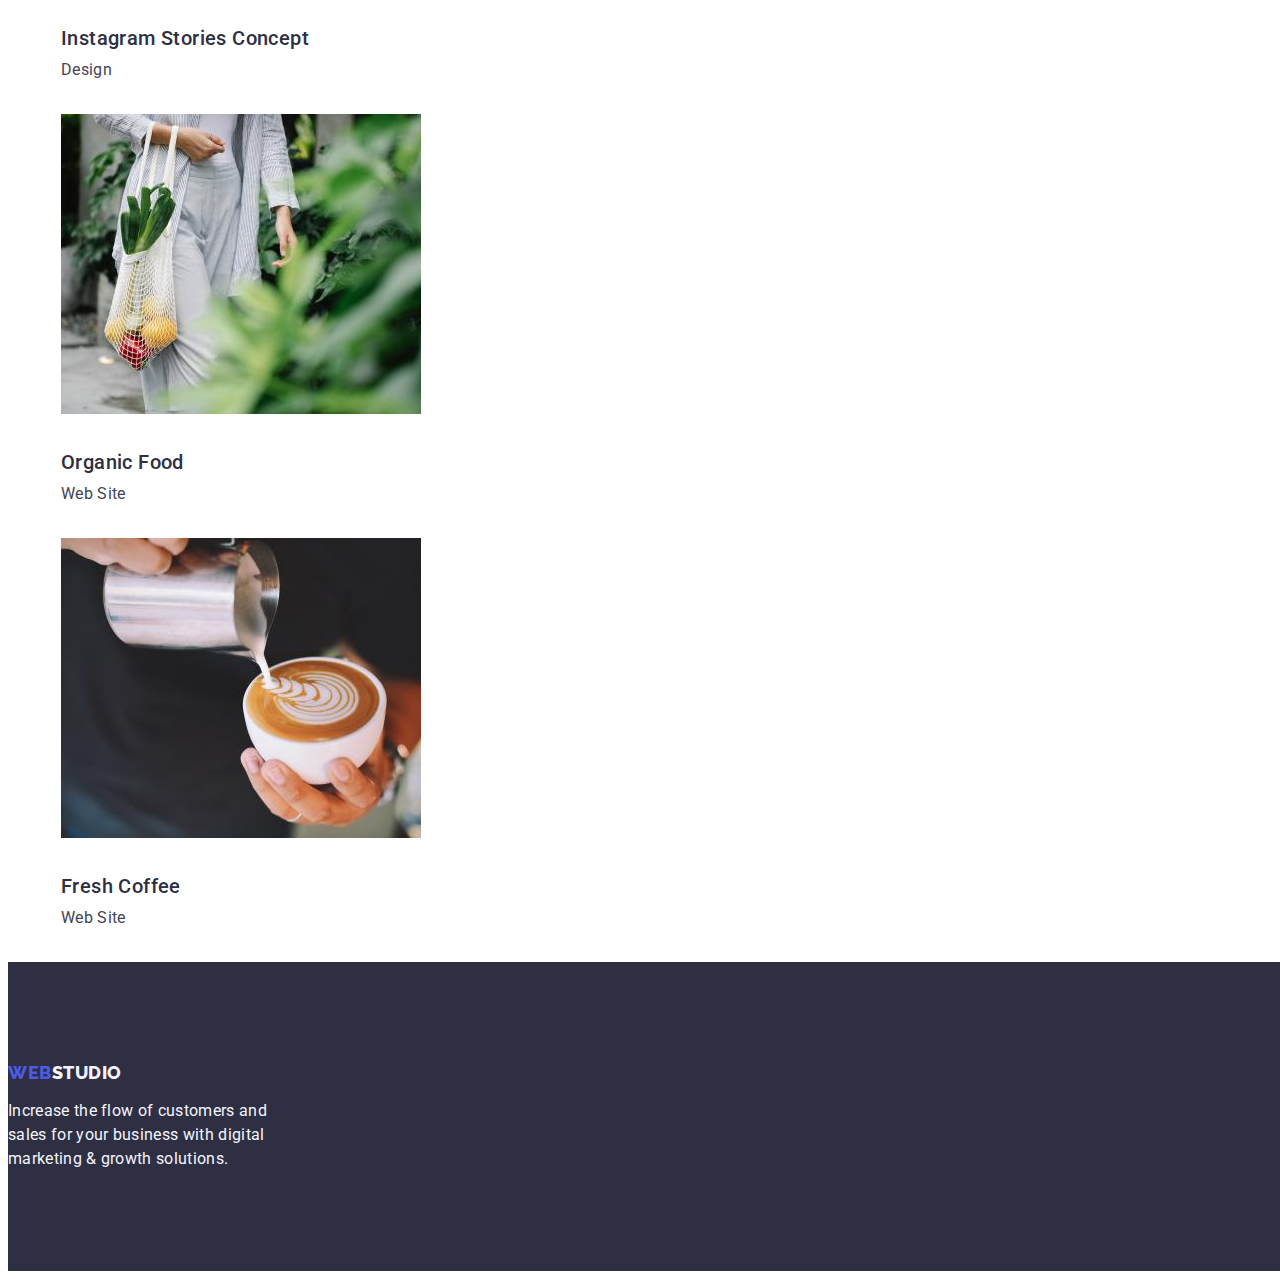
==== commit 37196532: "comit7" ====
--- a/portfolio.html
+++ b/portfolio.html
@@ -63,117 +63,136 @@
     <main>
       <section class="menu">
         <div class="container sec-container">
-          <div class=" menu-container"></div>
-        <h1 hidden>Menu</h1>
-        <ul class="menu-list list">
-          <li class="menu-item">
-            <button type="button" class="item-btn list">All</button>
-          </li>
-          <li class="menu-item">
-            <button type="button" class="item-btn list">Web Site</button>
-          </li>
-          <li class="menu-item">
-            <button type="button" class="item-btn list">App</button>
-          </li>
-          <li class="menu-item">
-            <button type="button" class="item-btn list">Design</button>
-          </li>
-          <li class="menu-item">
-            <button type="button" class="item-btn list">Marketing</button>
-          </li>
-        </ul>
-        </div>
-        <ul class="portfilio list">
-          <li class="portfolio-item">
-            <a href="" class="link">
-              <img
-                src="./images/port1.jpg"
-                alt="Desing for mobile Banking"
-                width="360"
-              />
-              <div class="title-potfolio">
-              <h2 class="portfolio-title">Banking App Interface Concept</h2>
-              <p class="portfolio-text">App</p>
-              </div>
-            </a>
-          </li>
-          <li class="portfolio-item">
-            <a href="" class="link">
-              <img src="./images/port2.jpg" alt="Mobile Cashless" width="360" />
-              <div class="title-potfolio">
-              <h2 class="portfolio-title">Cashless Payment</h2>
-              <p class="portfolio-text">Marketing</p>
-              </div>
-            </a>
-          </li>
-          <li class="portfolio-item">
-            <a href="" class="link">
-              <img src="./images/port3.jpg" alt="Adaptations App" width="360" />
-              <div class="title-potfolio">
-              <h2 class="portfolio-title">Meditation App</h2>
-              <p class="portfolio-text">App</p>
-              </div>
-            </a>
-          </li>
-          <li class="portfolio-item">
-            <a href="" class="link">
-              <img src="./images/port4.jpg" alt="App for taxi" width="360" />
-              <div class="title-potfolio">
-              <h2 class="portfolio-title">Taxi Service</h2>
-              <p class="portfolio-text">Marketing</p>
-              </div>
-            </a>
-          </li>
-          <li class="portfolio-item">
-            <a href="" class="link">
-              <img src="./images/port5.jpg" alt="Screenshot" width="360" />
-              <div class="title-potfolio">
-              <h2 class="portfolio-title">Screen Illustrations</h2>
-              <p class="portfolio-text">Design</p>
-              </div>
-            </a>
-          </li>
-          <li class="portfolio-item">
-            <a href="" class="link">
-              <img src="./images/port6.jpg" alt="Online learning" width="360" />
-              <div class="title-potfolio">
-              <h2 class="portfolio-title">Online Courses</h2>
-              <p class="portfolio-text">Marketing</p>
-              </div>
-            </a>
-          </li>
-          <li class="portfolio-item">
-            <a href="" class="link">
-              <img
-                src="./images/port7.jpg"
-                alt="Adaptation for social networks"
-                width="360"
-              />
-              <div class="title-potfolio">
-              <h2 class="portfolio-title">Instagram Stories Concept</h2>
-              <p class="portfolio-text">Design</p>
-              </div>
-            </a>
-          </li>
-          <li class="portfolio-item">
-            <a href="" class="link">
-              <img src="./images/port8.jpg" alt="Vegetables" width="360" />
-               <div class="title-potfolio">
-              <h2 class="portfolio-title">Organic Food</h2>
-              <p class="portfolio-text">Web Site</p>
-              </div>
-            </a>
-          </li>
-          <li class="portfolio-item">
-            <a href="" class="link">
-              <img src="./images/port9.jpg" alt="Coffe" width="360" />
-              <div class="title-potfolio">
-              <h2 class="portfolio-title">Fresh Coffee</h2>
-              <p class="portfolio-text">Web Site</p>
-              </div>
-            </a>
-          </li>
-        </ul>
+          <h1 hidden>Menu</h1>
+          <ul class="menu-list list">
+            <li class="menu-item">
+              <button type="button" class="item-btn list">All</button>
+            </li>
+            <li class="menu-item">
+              <button type="button" class="item-btn list">Web Site</button>
+            </li>
+            <li class="menu-item">
+              <button type="button" class="item-btn list">App</button>
+            </li>
+            <li class="menu-item">
+              <button type="button" class="item-btn list">Design</button>
+            </li>
+            <li class="menu-item">
+              <button type="button" class="item-btn list">Marketing</button>
+            </li>
+          </ul>
+
+          <div class="portfolio-container">
+            <ul class="portfilio list">
+              <li class="portfolio-item">
+                <a href="" class="link">
+                  <img
+                    src="./images/port1.jpg"
+                    alt="Desing for mobile Banking"
+                    width="360"
+                  />
+                  <div class="title-potfolio">
+                    <h2 class="portfolio-title">
+                      Banking App Interface Concept
+                    </h2>
+                    <p class="portfolio-text">App</p>
+                  </div>
+                </a>
+              </li>
+              <li class="portfolio-item">
+                <a href="" class="link">
+                  <img
+                    src="./images/port2.jpg"
+                    alt="Mobile Cashless"
+                    width="360"
+                  />
+                  <div class="title-potfolio">
+                    <h2 class="portfolio-title">Cashless Payment</h2>
+                    <p class="portfolio-text">Marketing</p>
+                  </div>
+                </a>
+              </li>
+              <li class="portfolio-item">
+                <a href="" class="link">
+                  <img
+                    src="./images/port3.jpg"
+                    alt="Adaptations App"
+                    width="360"
+                  />
+                  <div class="title-potfolio">
+                    <h2 class="portfolio-title">Meditation App</h2>
+                    <p class="portfolio-text">App</p>
+                  </div>
+                </a>
+              </li>
+              <li class="portfolio-item">
+                <a href="" class="link">
+                  <img
+                    src="./images/port4.jpg"
+                    alt="App for taxi"
+                    width="360"
+                  />
+                  <div class="title-potfolio">
+                    <h2 class="portfolio-title">Taxi Service</h2>
+                    <p class="portfolio-text">Marketing</p>
+                  </div>
+                </a>
+              </li>
+              <li class="portfolio-item">
+                <a href="" class="link">
+                  <img src="./images/port5.jpg" alt="Screenshot" width="360" />
+                  <div class="title-potfolio">
+                    <h2 class="portfolio-title">Screen Illustrations</h2>
+                    <p class="portfolio-text">Design</p>
+                  </div>
+                </a>
+              </li>
+              <li class="portfolio-item">
+                <a href="" class="link">
+                  <img
+                    src="./images/port6.jpg"
+                    alt="Online learning"
+                    width="360"
+                  />
+                  <div class="title-potfolio">
+                    <h2 class="portfolio-title">Online Courses</h2>
+                    <p class="portfolio-text">Marketing</p>
+                  </div>
+                </a>
+              </li>
+              <li class="portfolio-item">
+                <a href="" class="link">
+                  <img
+                    src="./images/port7.jpg"
+                    alt="Adaptation for social networks"
+                    width="360"
+                  />
+                  <div class="title-potfolio">
+                    <h2 class="portfolio-title">Instagram Stories Concept</h2>
+                    <p class="portfolio-text">Design</p>
+                  </div>
+                </a>
+              </li>
+              <li class="portfolio-item">
+                <a href="" class="link">
+                  <img src="./images/port8.jpg" alt="Vegetables" width="360" />
+                  <div class="title-potfolio">
+                    <h2 class="portfolio-title">Organic Food</h2>
+                    <p class="portfolio-text">Web Site</p>
+                  </div>
+                </a>
+              </li>
+              <li class="portfolio-item">
+                <a href="" class="link">
+                  <img src="./images/port9.jpg" alt="Coffe" width="360" />
+                  <div class="title-potfolio">
+                    <h2 class="portfolio-title">Fresh Coffee</h2>
+                    <p class="portfolio-text">Web Site</p>
+                  </div>
+                </a>
+              </li>
+            </ul>
+          </div>
         </div>
       </section>
     </main>
--- a/css/styles.css
+++ b/css/styles.css
@@ -351,17 +351,17 @@
 .menu {
 }
 .sec-container {
-  width: 1440px;
+}
+.menu-container {
+}
+.menu-list {
+  display: flex;
+  flex-wrap: wrap;
+  justify-content: center;
+  gap: 24px;
+  align-items: center;
   padding-top: 96px;
   padding-bottom: 120px;
-}
-.menu-container {
-}
-.menu-list {
-  display: flex;
-  gap: 24px;
-  align-items: center;
-  padding-left: 472px;
 }
 .menu-item {
   width: calc((100% -96px) / 5);
@@ -393,8 +393,16 @@
   background: var(--header-menu-link);
 }
 /*----------PORTFOLIO----------*/
-
+.portfolio-container {
+}
+.portfolio {
+  display: flex;
+  flex-wrap: wrap;
+  row-gap: 48px;
+  column-gap: 24px;
+}
 .portfolio-item {
+  width: calc((100% - 48px) / 3);
 }
 .portfolio-title {
   font-weight: 500;
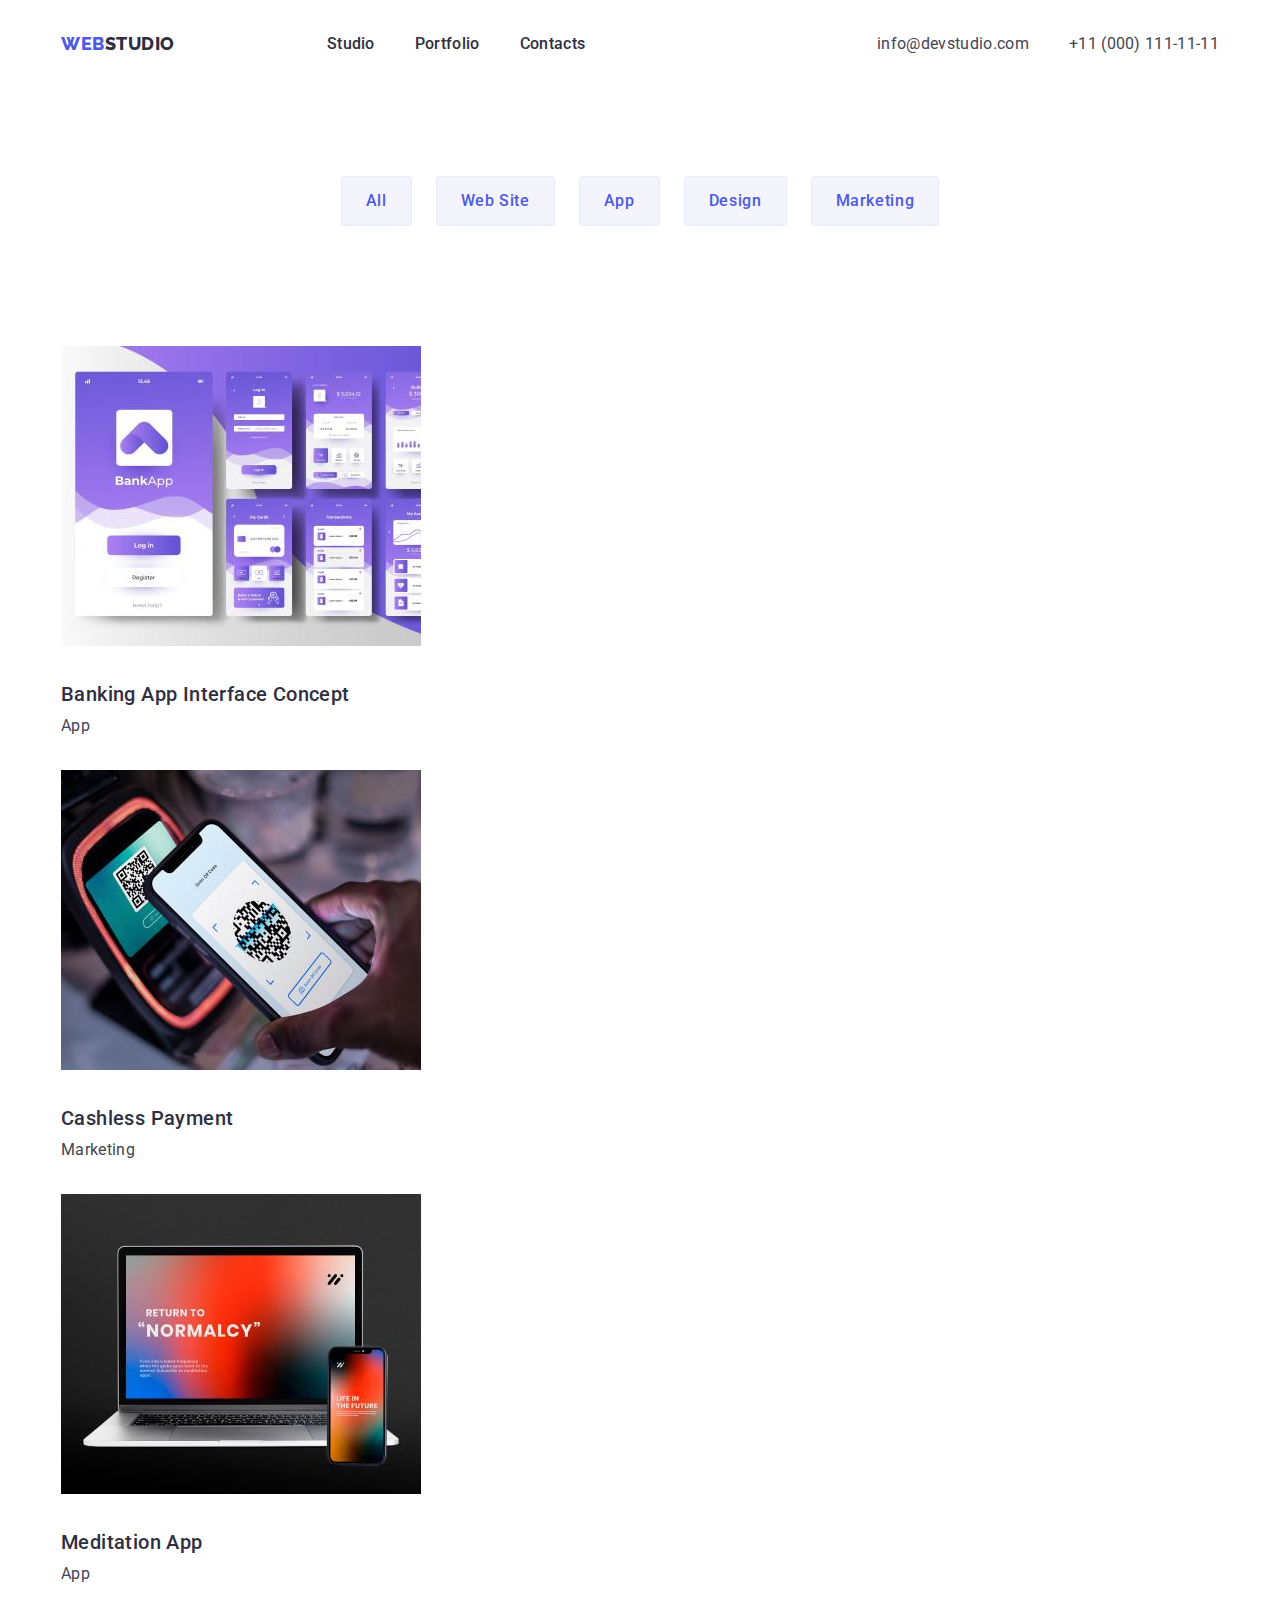
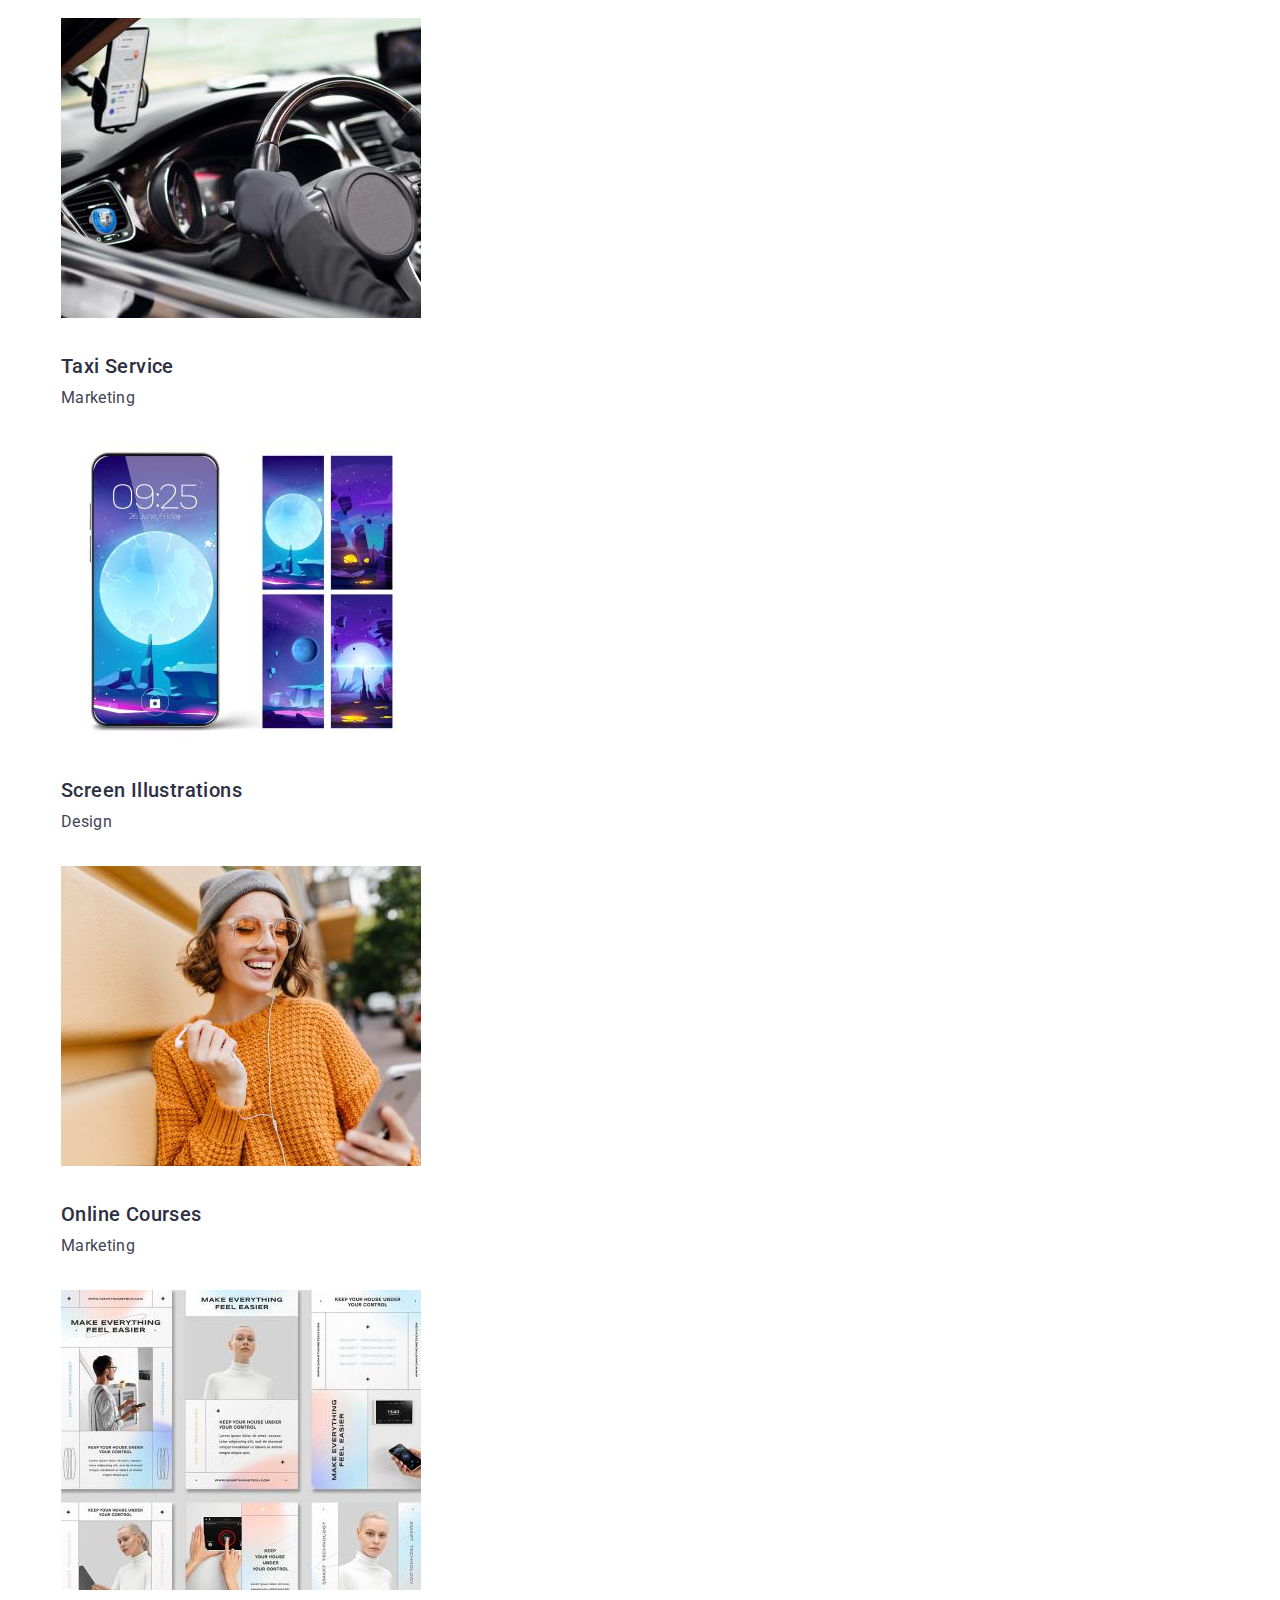
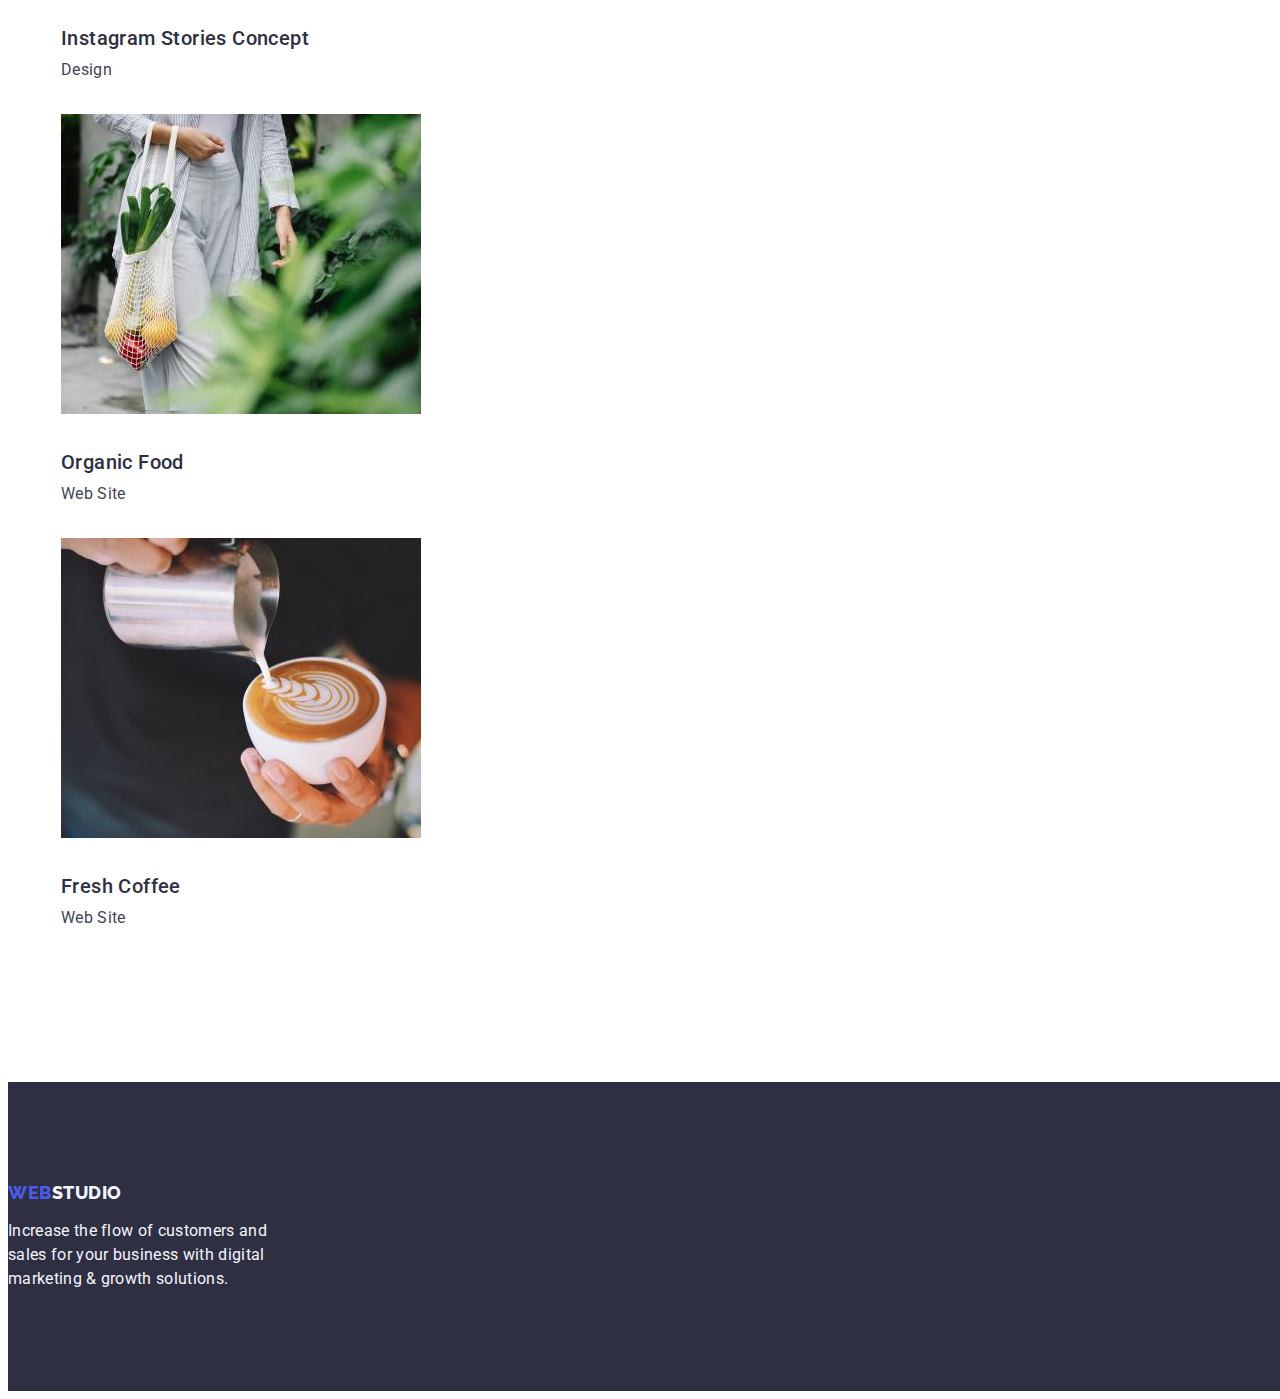
==== commit 86806776: "comit8" ====
--- a/portfolio.html
+++ b/portfolio.html
@@ -62,7 +62,7 @@
 
     <main>
       <section class="menu">
-        <div class="container sec-container">
+        <div class="container">
           <h1 hidden>Menu</h1>
           <ul class="menu-list list">
             <li class="menu-item">
@@ -82,121 +82,103 @@
             </li>
           </ul>
 
-          <div class="portfolio-container">
-            <ul class="portfilio list">
-              <li class="portfolio-item">
-                <a href="" class="link">
-                  <img
-                    src="./images/port1.jpg"
-                    alt="Desing for mobile Banking"
-                    width="360"
-                  />
-                  <div class="title-potfolio">
-                    <h2 class="portfolio-title">
-                      Banking App Interface Concept
-                    </h2>
-                    <p class="portfolio-text">App</p>
-                  </div>
-                </a>
-              </li>
-              <li class="portfolio-item">
-                <a href="" class="link">
-                  <img
-                    src="./images/port2.jpg"
-                    alt="Mobile Cashless"
-                    width="360"
-                  />
-                  <div class="title-potfolio">
-                    <h2 class="portfolio-title">Cashless Payment</h2>
-                    <p class="portfolio-text">Marketing</p>
-                  </div>
-                </a>
-              </li>
-              <li class="portfolio-item">
-                <a href="" class="link">
-                  <img
-                    src="./images/port3.jpg"
-                    alt="Adaptations App"
-                    width="360"
-                  />
-                  <div class="title-potfolio">
-                    <h2 class="portfolio-title">Meditation App</h2>
-                    <p class="portfolio-text">App</p>
-                  </div>
-                </a>
-              </li>
-              <li class="portfolio-item">
-                <a href="" class="link">
-                  <img
-                    src="./images/port4.jpg"
-                    alt="App for taxi"
-                    width="360"
-                  />
-                  <div class="title-potfolio">
-                    <h2 class="portfolio-title">Taxi Service</h2>
-                    <p class="portfolio-text">Marketing</p>
-                  </div>
-                </a>
-              </li>
-              <li class="portfolio-item">
-                <a href="" class="link">
-                  <img src="./images/port5.jpg" alt="Screenshot" width="360" />
-                  <div class="title-potfolio">
-                    <h2 class="portfolio-title">Screen Illustrations</h2>
-                    <p class="portfolio-text">Design</p>
-                  </div>
-                </a>
-              </li>
-              <li class="portfolio-item">
-                <a href="" class="link">
-                  <img
-                    src="./images/port6.jpg"
-                    alt="Online learning"
-                    width="360"
-                  />
-                  <div class="title-potfolio">
-                    <h2 class="portfolio-title">Online Courses</h2>
-                    <p class="portfolio-text">Marketing</p>
-                  </div>
-                </a>
-              </li>
-              <li class="portfolio-item">
-                <a href="" class="link">
-                  <img
-                    src="./images/port7.jpg"
-                    alt="Adaptation for social networks"
-                    width="360"
-                  />
-                  <div class="title-potfolio">
-                    <h2 class="portfolio-title">Instagram Stories Concept</h2>
-                    <p class="portfolio-text">Design</p>
-                  </div>
-                </a>
-              </li>
-              <li class="portfolio-item">
-                <a href="" class="link">
-                  <img src="./images/port8.jpg" alt="Vegetables" width="360" />
-                  <div class="title-potfolio">
-                    <h2 class="portfolio-title">Organic Food</h2>
-                    <p class="portfolio-text">Web Site</p>
-                  </div>
-                </a>
-              </li>
-              <li class="portfolio-item">
-                <a href="" class="link">
-                  <img src="./images/port9.jpg" alt="Coffe" width="360" />
-                  <div class="title-potfolio">
-                    <h2 class="portfolio-title">Fresh Coffee</h2>
-                    <p class="portfolio-text">Web Site</p>
-                  </div>
-                </a>
-              </li>
-            </ul>
-          </div>
+          <ul class="portfilio list">
+            <li class="portfolio-item">
+              <a href="" class="link">
+                <img
+                  src="./images/port1.jpg"
+                  alt="Desing for mobile Banking"
+                  width="360"
+                />
+
+                <h2 class="portfolio-title">Banking App Interface Concept</h2>
+                <p class="portfolio-text">App</p>
+              </a>
+            </li>
+            <li class="portfolio-item">
+              <a href="" class="link">
+                <img
+                  src="./images/port2.jpg"
+                  alt="Mobile Cashless"
+                  width="360"
+                />
+
+                <h2 class="portfolio-title">Cashless Payment</h2>
+                <p class="portfolio-text">Marketing</p>
+              </a>
+            </li>
+            <li class="portfolio-item">
+              <a href="" class="link">
+                <img
+                  src="./images/port3.jpg"
+                  alt="Adaptations App"
+                  width="360"
+                />
+
+                <h2 class="portfolio-title">Meditation App</h2>
+                <p class="portfolio-text">App</p>
+              </a>
+            </li>
+            <li class="portfolio-item">
+              <a href="" class="link">
+                <img src="./images/port4.jpg" alt="App for taxi" width="360" />
+
+                <h2 class="portfolio-title">Taxi Service</h2>
+                <p class="portfolio-text">Marketing</p>
+              </a>
+            </li>
+            <li class="portfolio-item">
+              <a href="" class="link">
+                <img src="./images/port5.jpg" alt="Screenshot" width="360" />
+
+                <h2 class="portfolio-title">Screen Illustrations</h2>
+                <p class="portfolio-text">Design</p>
+              </a>
+            </li>
+            <li class="portfolio-item">
+              <a href="" class="link">
+                <img
+                  src="./images/port6.jpg"
+                  alt="Online learning"
+                  width="360"
+                />
+
+                <h2 class="portfolio-title">Online Courses</h2>
+                <p class="portfolio-text">Marketing</p>
+              </a>
+            </li>
+            <li class="portfolio-item">
+              <a href="" class="link">
+                <img
+                  src="./images/port7.jpg"
+                  alt="Adaptation for social networks"
+                  width="360"
+                />
+
+                <h2 class="portfolio-title">Instagram Stories Concept</h2>
+                <p class="portfolio-text">Design</p>
+              </a>
+            </li>
+            <li class="portfolio-item">
+              <a href="" class="link">
+                <img src="./images/port8.jpg" alt="Vegetables" width="360" />
+
+                <h2 class="portfolio-title">Organic Food</h2>
+                <p class="portfolio-text">Web Site</p>
+              </a>
+            </li>
+            <li class="portfolio-item">
+              <a href="" class="link">
+                <img src="./images/port9.jpg" alt="Coffe" width="360" />
+
+                <h2 class="portfolio-title">Fresh Coffee</h2>
+                <p class="portfolio-text">Web Site</p>
+              </a>
+            </li>
+          </ul>
         </div>
       </section>
     </main>
-
     <footer class="footer">
       <div calass="container">
         <a href="./index.html" class="footer-logo-link link"
--- a/css/styles.css
+++ b/css/styles.css
@@ -262,6 +262,7 @@
   margin-right: auto;
   margin-left: auto;
 }
+
 .team-list-item {
   background-color: #ffffff;
   margin-bottom: 120px;
@@ -349,10 +350,7 @@
 
 /*----------Menu----------*/
 .menu {
-}
-.sec-container {
-}
-.menu-container {
+  padding: 96px 0 120px 0;
 }
 .menu-list {
   display: flex;
@@ -360,7 +358,6 @@
   justify-content: center;
   gap: 24px;
   align-items: center;
-  padding-top: 96px;
   padding-bottom: 120px;
 }
 .menu-item {
@@ -393,13 +390,13 @@
   background: var(--header-menu-link);
 }
 /*----------PORTFOLIO----------*/
-.portfolio-container {
-}
+
 .portfolio {
   display: flex;
   flex-wrap: wrap;
   row-gap: 48px;
   column-gap: 24px;
+  justify-content: center;
 }
 .portfolio-item {
   width: calc((100% - 48px) / 3);
@@ -421,8 +418,7 @@
   margin-top: 8px;
   margin-bottom: 32px;
 }
-.title-potfolio {
-}
+
 /*----footer page2----*/
 .footer {
   background-color: #2e2f42;
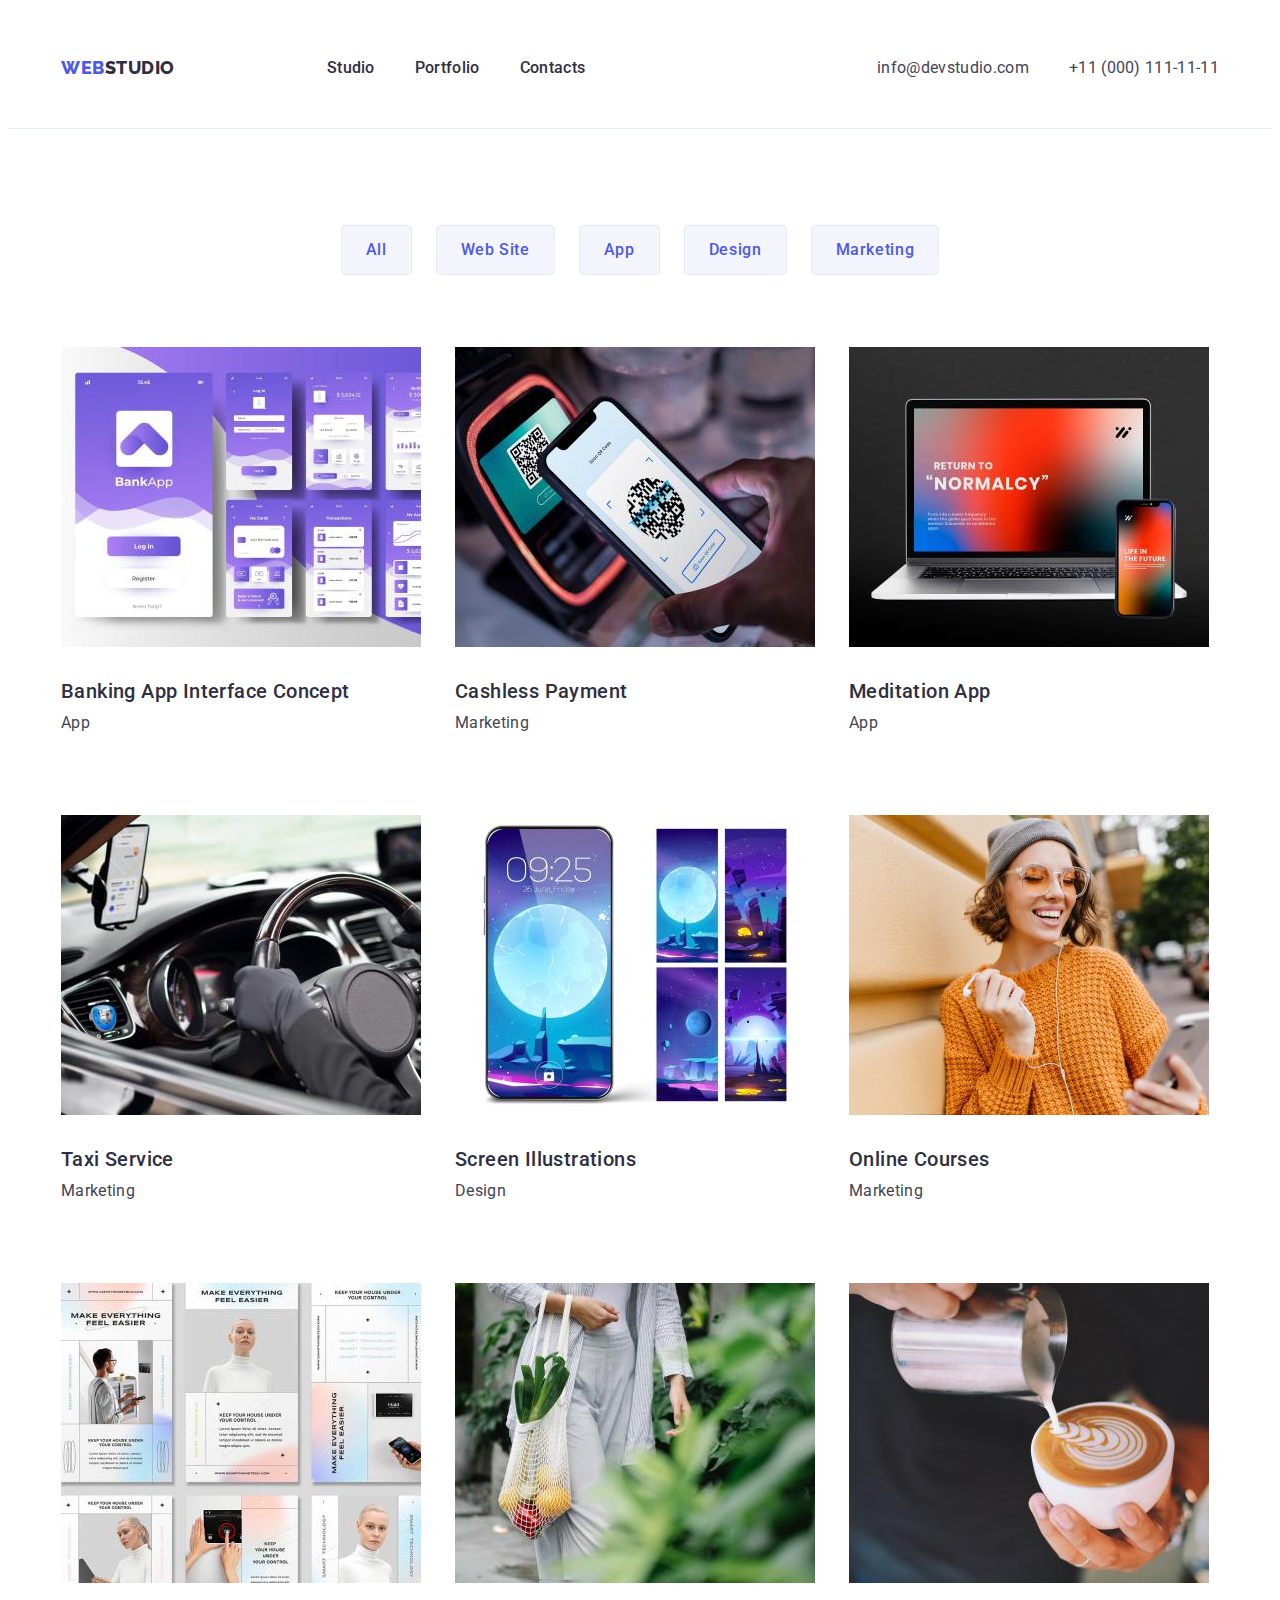
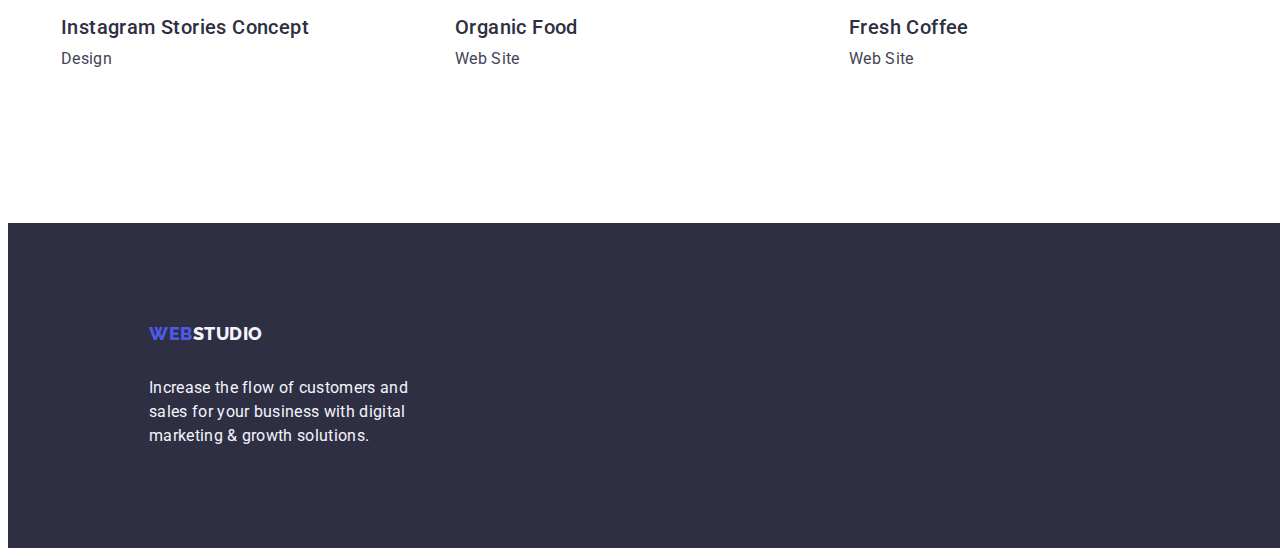
==== commit 93822f53: "comit 9" ====
--- a/portfolio.html
+++ b/portfolio.html
@@ -63,7 +63,7 @@
     <main>
       <section class="menu">
         <div class="container">
-          <h1 hidden>Menu</h1>
+          <h1 class="visually-hidden" hidden>Menu</h1>
           <ul class="menu-list list">
             <li class="menu-item">
               <button type="button" class="item-btn list">All</button>
@@ -82,7 +82,7 @@
             </li>
           </ul>
 
-          <ul class="portfilio list">
+          <ul class="portfolio list">
             <li class="portfolio-item">
               <a href="" class="link">
                 <img
@@ -180,7 +180,7 @@
       </section>
     </main>
     <footer class="footer">
-      <div calass="container">
+      <div class="container">
         <a href="./index.html" class="footer-logo-link link"
           >Web<span class="footer-span">Studio</span></a
         >
--- a/css/styles.css
+++ b/css/styles.css
@@ -31,6 +31,9 @@
   margin-bottom: 0;
   padding-left: 0;
 }
+img {
+  display: block;
+}
 .link {
   text-decoration: none;
 }
@@ -41,6 +44,7 @@
 .header {
   padding-top: 24px;
   padding-bottom: 24px;
+  border-bottom: 1px solid #e7e9fc;
 }
 .header-container {
   display: flex;
@@ -78,6 +82,7 @@
   gap: 40px;
 }
 .header-menu-item {
+  padding: 24px 0;
 }
 .header-menu-link {
   font-weight: 500;
@@ -126,8 +131,20 @@
 }
 .hero-container {
   background-color: #2e2f42;
-  padding-top: 188px;
+  padding: 188px 0;
   padding-bottom: 292px;
+}
+.visually-hidden {
+  position: absolute;
+  width: 1px;
+  height: 1px;
+  margin: -1px;
+  border: 0;
+  padding: 0;
+  white-space: nowrap;
+  clip-path: inset(100%);
+  clip: rect(0 0 0 0);
+  overflow: hidden;
 }
 .hero-title {
   font-weight: 700;
@@ -137,7 +154,7 @@
   color: #ffffff;
   margin-bottom: 48px;
   display: block;
-  width: 496px;
+  max-width: 496px;
   height: 120px;
   margin-left: auto;
   margin-right: auto;
@@ -156,11 +173,12 @@
   background-color: #4d5ae5;
   border-radius: 4px;
   display: block;
-  width: 169px;
+  min-width: 169px;
   height: 56px;
   text-align: center;
   margin-right: auto;
   margin-left: auto;
+  border: none;
 }
 .hero-btn:hover {
   background-color: var(--header-menu-link);
@@ -235,11 +253,10 @@
   width: 1440px;
   margin-left: auto;
   margin-right: auto;
-}
-.team-container {
   display: flex;
   align-items: center;
 }
+
 .team-title {
   font-weight: 700;
   font-size: 36px;
@@ -255,8 +272,6 @@
 }
 .team-list {
   display: flex;
-  padding-right: 156px;
-  padding-left: 156px;
   width: calc((100 % -72px) / 4);
   gap: 24px;
   margin-right: auto;
@@ -298,6 +313,7 @@
   padding-bottom: 100px;
 }
 .footer-logo-link {
+  display: inline-block;
   font-family: "Raleway", sans-serif;
   font-style: normal;
   font-weight: 800;
@@ -306,6 +322,7 @@
   letter-spacing: 0.03em;
   text-transform: uppercase;
   color: var(--logo-fooetr);
+  margin-bottom: 16px;
 }
 .footer-logo-link span {
   color: #f4f4fd;
@@ -315,11 +332,13 @@
   line-height: 1.5;
   letter-spacing: 0.02em;
   color: #f4f4fd;
-  padding-top: 16px;
   max-width: 264px;
 }
 /*----------SECOND PAGE----------*/
 /*--header--*/
+.header {
+  border-bottom: 1px solid #e7e9fc;
+}
 .header-logo {
   font-family: "Raleway", sans-serif;
   font-style: normal;
@@ -339,6 +358,7 @@
   line-height: 1.5;
   letter-spacing: 0.02em;
   color: #2e2f42;
+  padding: 24px 0;
 }
 .header-address-link {
   font-style: normal;
@@ -351,6 +371,18 @@
 /*----------Menu----------*/
 .menu {
   padding: 96px 0 120px 0;
+}
+.visually-hidden {
+  position: absolute;
+  width: 1px;
+  height: 1px;
+  margin: -1px;
+  border: 0;
+  padding: 0;
+  white-space: nowrap;
+  clip-path: inset(100%);
+  clip: rect(0 0 0 0);
+  overflow: hidden;
 }
 .menu-list {
   display: flex;
@@ -358,7 +390,7 @@
   justify-content: center;
   gap: 24px;
   align-items: center;
-  padding-bottom: 120px;
+  margin-bottom: 72px;
 }
 .menu-item {
   width: calc((100% -96px) / 5);
@@ -381,10 +413,12 @@
 .item-btn:hover {
   background: var(--header-menu-link);
   color: #ffffff;
+  border: 1px solid transparent;
 }
 .item-btn:focus {
   color: #ffffff;
   background: var(--header-menu-link);
+  border: 1px solid transparent;
 }
 .item-btn:active {
   background: var(--header-menu-link);
@@ -429,6 +463,7 @@
   padding-bottom: 100px;
 }
 .footer-logo-link {
+  display: inline-block;
   font-family: "Raleway", sans-serif;
   font-style: normal;
   font-weight: 800;
@@ -437,6 +472,7 @@
   letter-spacing: 0.03em;
   text-transform: uppercase;
   color: var(--logo-fooetr);
+  padding-bottom: 16px;
 }
 .footer-logo-link span {
   color: #f4f4fd;
@@ -446,6 +482,5 @@
   line-height: 1.5;
   letter-spacing: 0.02em;
   color: #f4f4fd;
-  padding-top: 16px;
   max-width: 264px;
 }
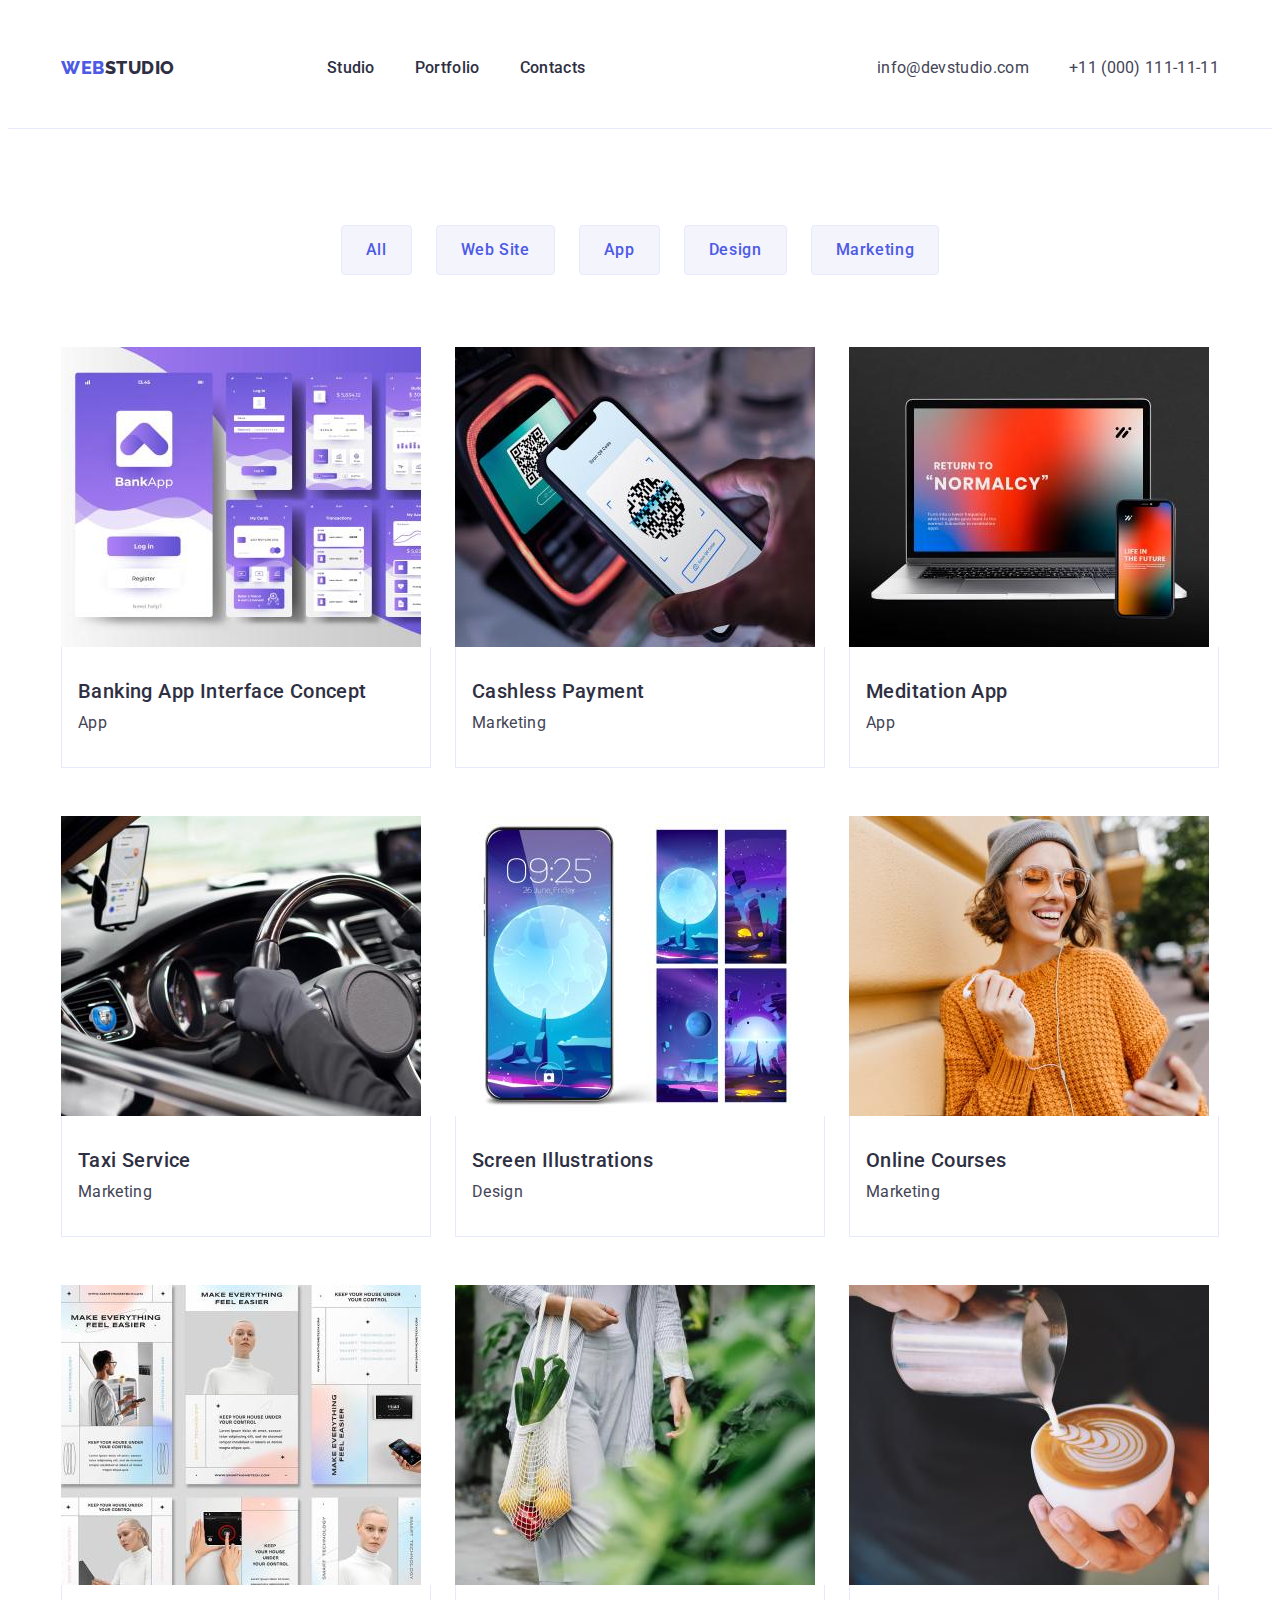
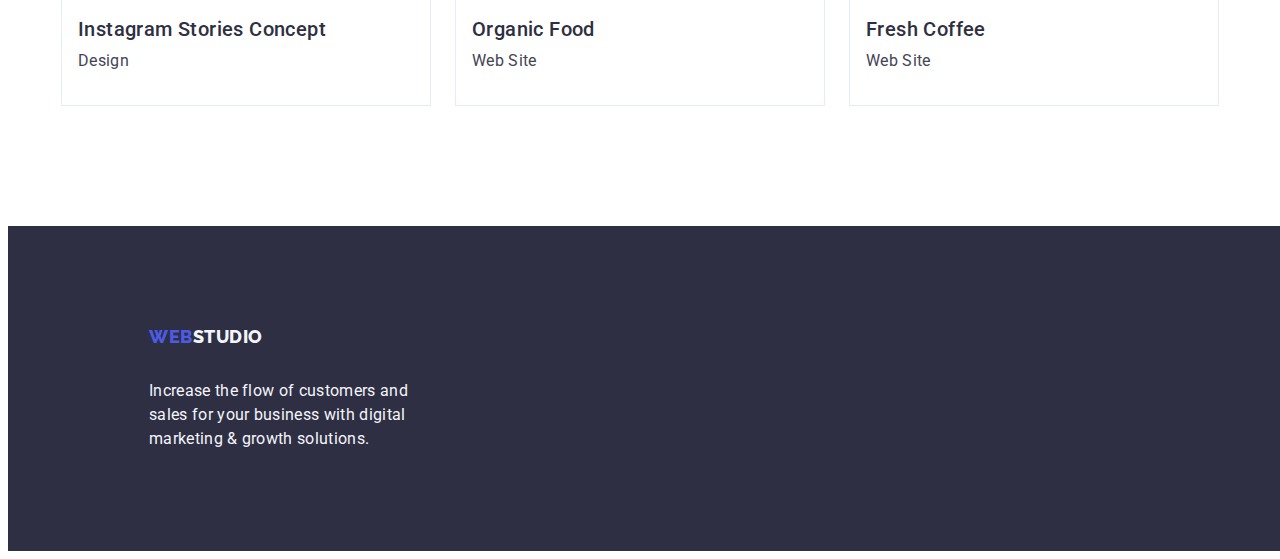
==== commit 56e71c4f: "comit10" ====
--- a/portfolio.html
+++ b/portfolio.html
@@ -90,9 +90,10 @@
                   alt="Desing for mobile Banking"
                   width="360"
                 />
-
-                <h2 class="portfolio-title">Banking App Interface Concept</h2>
-                <p class="portfolio-text">App</p>
+                <div class="title-container">
+                  <h2 class="portfolio-title">Banking App Interface Concept</h2>
+                  <p class="portfolio-text">App</p>
+                </div>
               </a>
             </li>
             <li class="portfolio-item">
@@ -102,9 +103,10 @@
                   alt="Mobile Cashless"
                   width="360"
                 />
-
-                <h2 class="portfolio-title">Cashless Payment</h2>
-                <p class="portfolio-text">Marketing</p>
+                <div class="title-container">
+                  <h2 class="portfolio-title">Cashless Payment</h2>
+                  <p class="portfolio-text">Marketing</p>
+                </div>
               </a>
             </li>
             <li class="portfolio-item">
@@ -114,25 +116,28 @@
                   alt="Adaptations App"
                   width="360"
                 />
-
-                <h2 class="portfolio-title">Meditation App</h2>
-                <p class="portfolio-text">App</p>
+                <div class="title-container">
+                  <h2 class="portfolio-title">Meditation App</h2>
+                  <p class="portfolio-text">App</p>
+                </div>
               </a>
             </li>
             <li class="portfolio-item">
               <a href="" class="link">
                 <img src="./images/port4.jpg" alt="App for taxi" width="360" />
-
-                <h2 class="portfolio-title">Taxi Service</h2>
-                <p class="portfolio-text">Marketing</p>
+                <div class="title-container">
+                  <h2 class="portfolio-title">Taxi Service</h2>
+                  <p class="portfolio-text">Marketing</p>
+                </div>
               </a>
             </li>
             <li class="portfolio-item">
               <a href="" class="link">
                 <img src="./images/port5.jpg" alt="Screenshot" width="360" />
-
-                <h2 class="portfolio-title">Screen Illustrations</h2>
-                <p class="portfolio-text">Design</p>
+                <div class="title-container">
+                  <h2 class="portfolio-title">Screen Illustrations</h2>
+                  <p class="portfolio-text">Design</p>
+                </div>
               </a>
             </li>
             <li class="portfolio-item">
@@ -142,9 +147,10 @@
                   alt="Online learning"
                   width="360"
                 />
-
-                <h2 class="portfolio-title">Online Courses</h2>
-                <p class="portfolio-text">Marketing</p>
+                <div class="title-container">
+                  <h2 class="portfolio-title">Online Courses</h2>
+                  <p class="portfolio-text">Marketing</p>
+                </div>
               </a>
             </li>
             <li class="portfolio-item">
@@ -154,25 +160,28 @@
                   alt="Adaptation for social networks"
                   width="360"
                 />
-
-                <h2 class="portfolio-title">Instagram Stories Concept</h2>
-                <p class="portfolio-text">Design</p>
+                <div class="title-container">
+                  <h2 class="portfolio-title">Instagram Stories Concept</h2>
+                  <p class="portfolio-text">Design</p>
+                </div>
               </a>
             </li>
             <li class="portfolio-item">
               <a href="" class="link">
                 <img src="./images/port8.jpg" alt="Vegetables" width="360" />
-
-                <h2 class="portfolio-title">Organic Food</h2>
-                <p class="portfolio-text">Web Site</p>
+                <div class="title-container">
+                  <h2 class="portfolio-title">Organic Food</h2>
+                  <p class="portfolio-text">Web Site</p>
+                </div>
               </a>
             </li>
             <li class="portfolio-item">
               <a href="" class="link">
                 <img src="./images/port9.jpg" alt="Coffe" width="360" />
-
-                <h2 class="portfolio-title">Fresh Coffee</h2>
-                <p class="portfolio-text">Web Site</p>
+                <div class="title-container">
+                  <h2 class="portfolio-title">Fresh Coffee</h2>
+                  <p class="portfolio-text">Web Site</p>
+                </div>
               </a>
             </li>
           </ul>
--- a/css/styles.css
+++ b/css/styles.css
@@ -128,11 +128,10 @@
   width: 1440px;
   margin-left: auto;
   margin-right: auto;
+  padding: 188px 0;
 }
 .hero-container {
   background-color: #2e2f42;
-  padding: 188px 0;
-  padding-bottom: 292px;
 }
 .visually-hidden {
   position: absolute;
@@ -226,7 +225,7 @@
   margin-right: auto;
   padding-bottom: 120px;
 }
-.srevise-title {
+.servise-title {
   font-weight: 700;
   font-size: 36px;
   line-height: 1.11;
@@ -255,6 +254,7 @@
   margin-right: auto;
   display: flex;
   align-items: center;
+  padding: 120px 0;
 }
 
 .team-title {
@@ -265,8 +265,7 @@
   color: #2e2f42;
   text-align: center;
   text-transform: capitalize;
-  padding-top: 120px;
-  padding-bottom: 72px;
+  margin-bottom: 72px;
   margin-left: auto;
   margin-right: auto;
 }
@@ -276,11 +275,11 @@
   gap: 24px;
   margin-right: auto;
   margin-left: auto;
+  border-radius: 0px 0px 4px 4px;
 }
 
 .team-list-item {
   background-color: #ffffff;
-  margin-bottom: 120px;
   margin-right: auto;
   margin-left: auto;
 }
@@ -435,13 +434,18 @@
 .portfolio-item {
   width: calc((100% - 48px) / 3);
 }
+.title-container {
+  padding: 32px 16px;
+  border: 1px solid #e7e9fc;
+  border-top: none;
+}
 .portfolio-title {
   font-weight: 500;
   font-size: 20px;
   line-height: 1.2;
   letter-spacing: 0.02em;
   color: #2e2f42;
-  margin-top: 32px;
+  margin-bottom: 8px;
 }
 .portfolio-text {
   font-weight: 400;
@@ -449,8 +453,6 @@
   line-height: 1.5;
   letter-spacing: 0.02em;
   color: #434455;
-  margin-top: 8px;
-  margin-bottom: 32px;
 }
 
 /*----footer page2----*/
